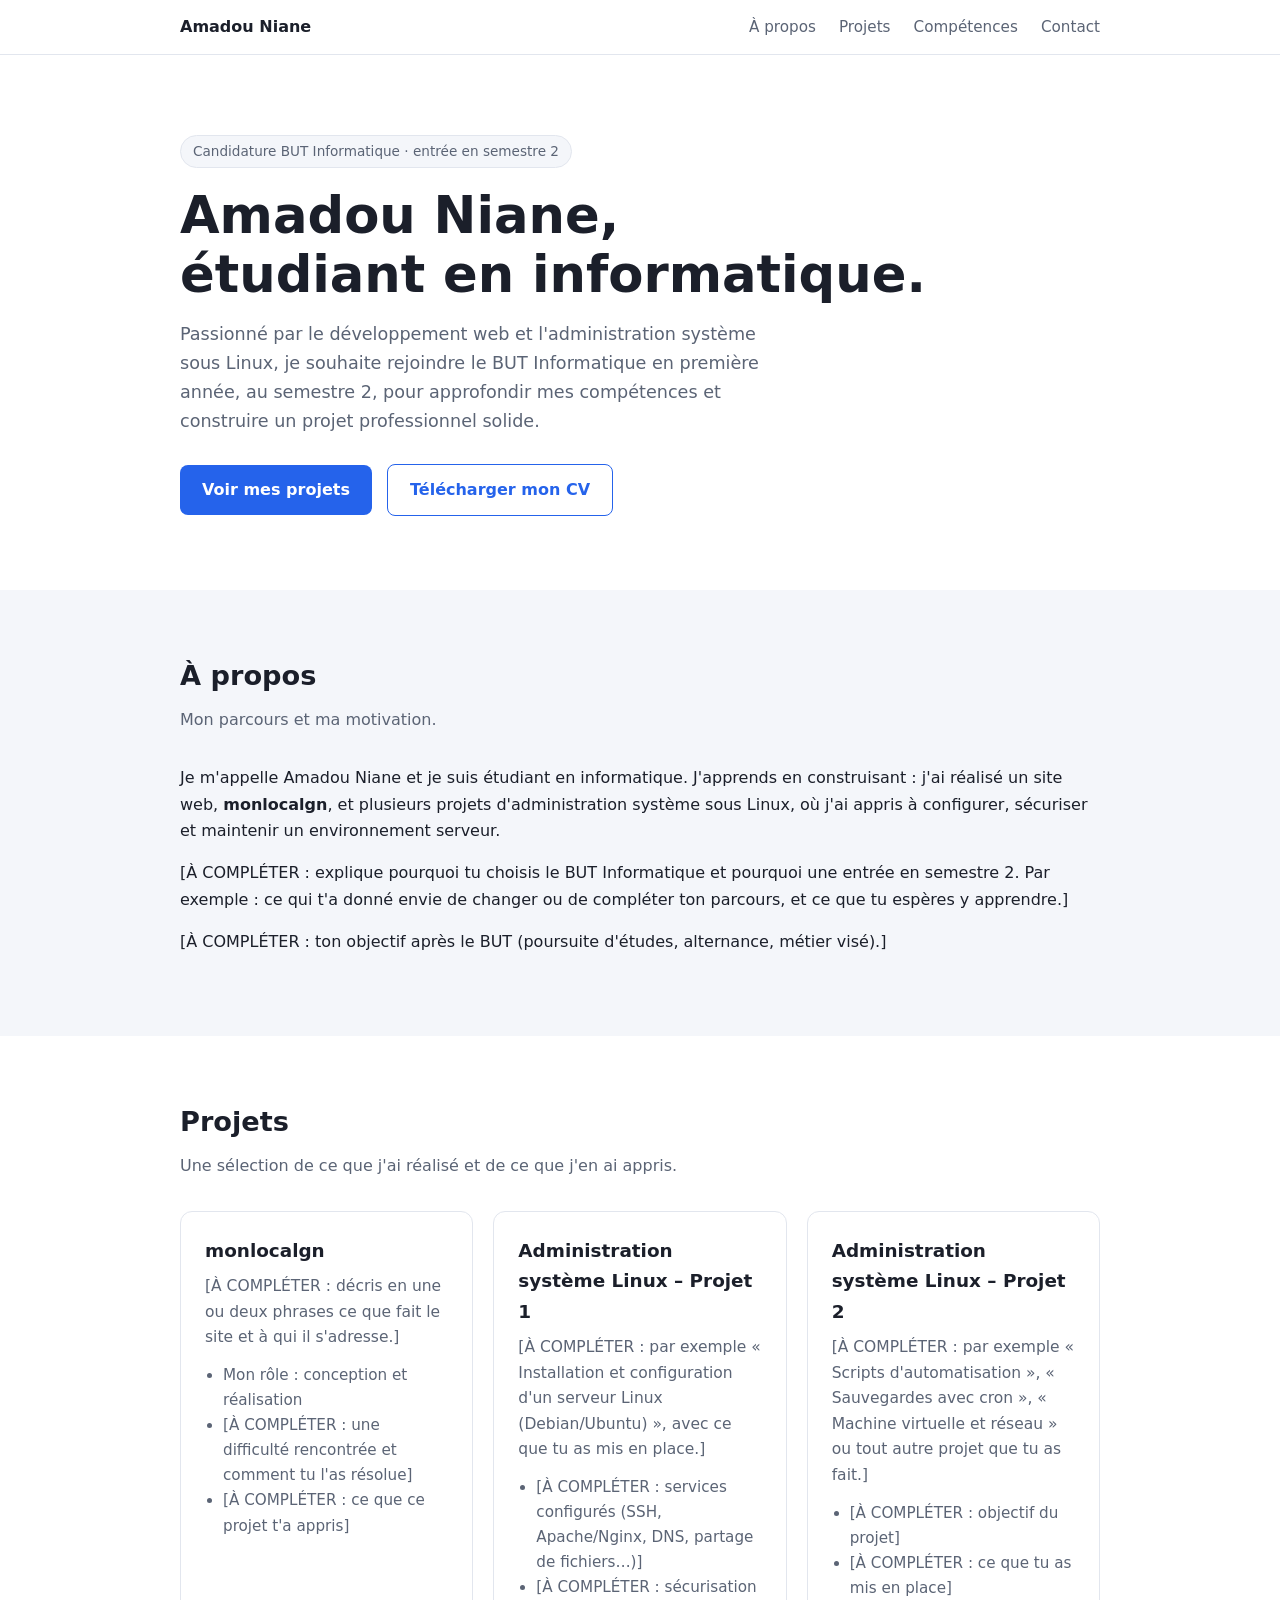
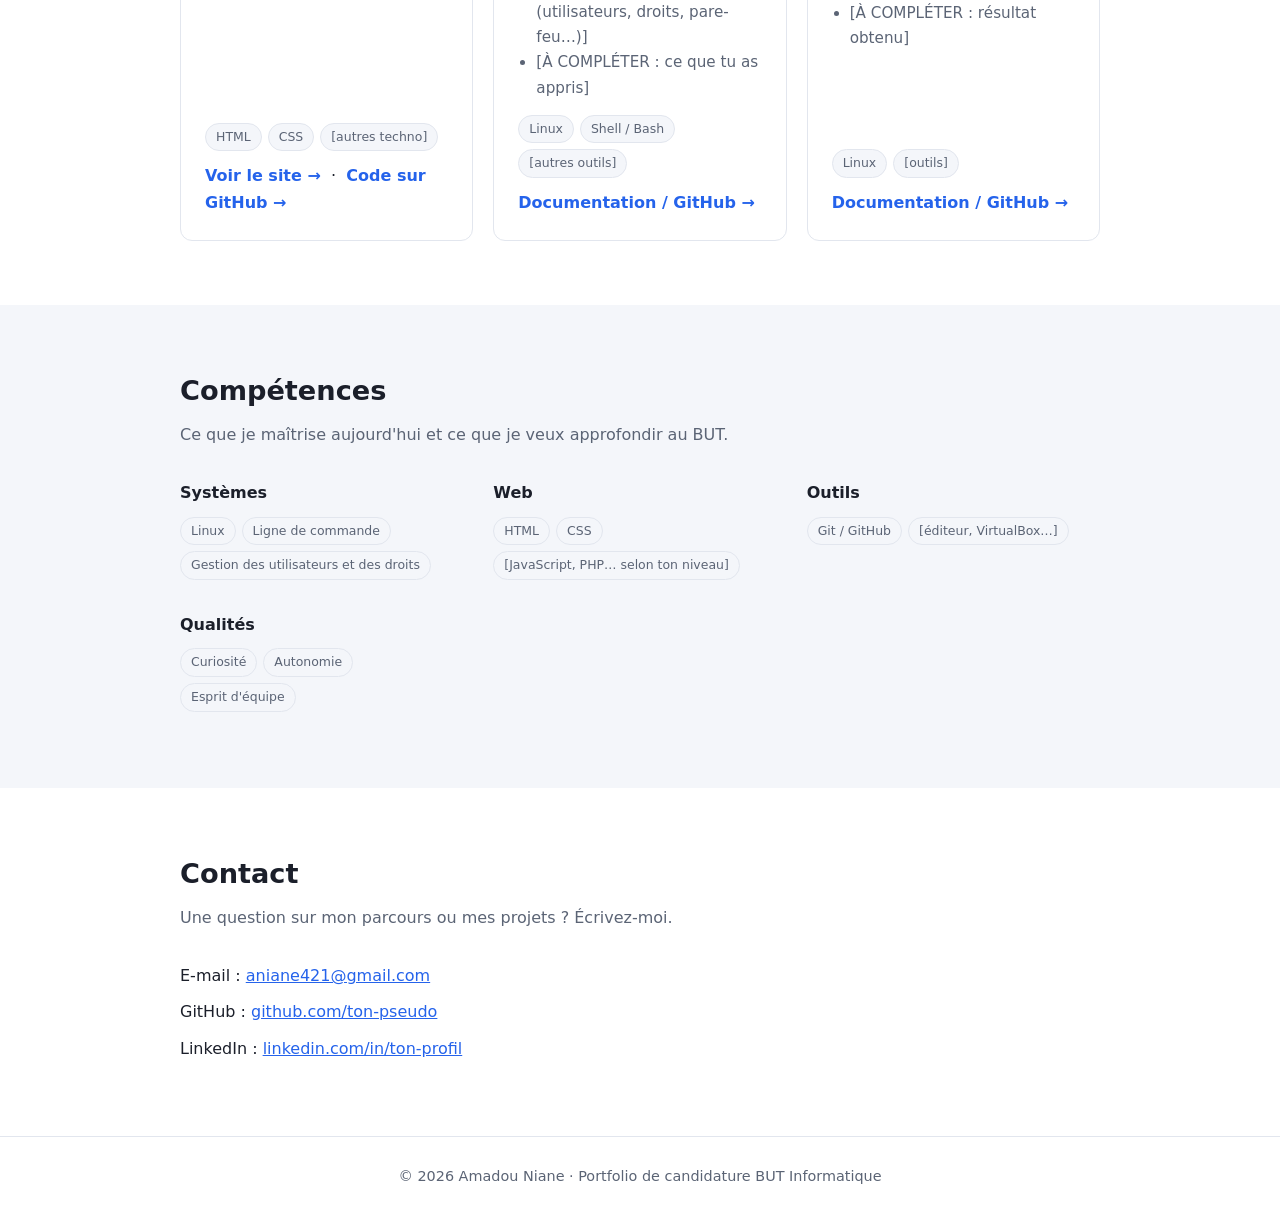
==== index.html @ e0a6c583 "Update email address in contact section" ====
<!doctype html>
<html lang="fr">
<head>
  <meta charset="utf-8">
  <meta name="viewport" content="width=device-width, initial-scale=1">
  <title>Amadou Niane – Portfolio</title>
  <meta name="description" content="Portfolio d'Amadou Niane, étudiant en informatique candidat au BUT Informatique (entrée en semestre 2).">
  <style>
    :root {
      --bg: #ffffff;
      --bg-alt: #f4f6fa;
      --text: #1b1f2a;
      --muted: #5b6475;
      --accent: #2563eb;
      --accent-text: #ffffff;
      --card: #ffffff;
      --border: #e2e6ee;
    }
    @media (prefers-color-scheme: dark) {
      :root {
        --bg: #0f1420;
        --bg-alt: #151b2b;
        --text: #e8ecf5;
        --muted: #9aa4b8;
        --accent: #5b8cff;
        --accent-text: #0b1020;
        --card: #1a2133;
        --border: #263049;
      }
    }
    * { box-sizing: border-box; }
    html { scroll-behavior: smooth; }
    body {
      margin: 0;
      font-family: system-ui, -apple-system, "Segoe UI", Roboto, sans-serif;
      background: var(--bg);
      color: var(--text);
      line-height: 1.65;
    }
    a { color: var(--accent); }
    .wrap { max-width: 960px; margin: 0 auto; padding: 0 20px; }

    header.site {
      position: sticky; top: 0; z-index: 10;
      background: var(--bg);
      border-bottom: 1px solid var(--border);
    }
    header.site .wrap {
      display: flex; align-items: center; justify-content: space-between;
      padding-top: 14px; padding-bottom: 14px; flex-wrap: wrap; gap: 10px;
    }
    .logo { font-weight: 700; text-decoration: none; color: var(--text); }
    nav a {
      margin-left: 18px; text-decoration: none; color: var(--muted); font-size: 0.95rem;
    }
    nav a:hover { color: var(--accent); }

    .hero { padding: 80px 0 64px; }
    .hero .tag {
      display: inline-block; padding: 4px 12px; border-radius: 999px;
      background: var(--bg-alt); border: 1px solid var(--border);
      color: var(--muted); font-size: 0.85rem; margin-bottom: 18px;
    }
    .hero h1 { font-size: clamp(2rem, 6vw, 3.2rem); line-height: 1.15; margin: 0 0 16px; }
    .hero p { max-width: 620px; color: var(--muted); font-size: 1.1rem; margin: 0 0 28px; }
    .btn {
      display: inline-block; padding: 12px 22px; border-radius: 8px;
      background: var(--accent); color: var(--accent-text);
      text-decoration: none; font-weight: 600; margin-right: 10px; margin-bottom: 10px;
    }
    .btn.secondary { background: transparent; color: var(--accent); border: 1px solid var(--accent); }

    section { padding: 64px 0; }
    section.alt { background: var(--bg-alt); }
    h2 { font-size: 1.7rem; margin: 0 0 8px; }
    .lead { color: var(--muted); margin: 0 0 32px; }

    .grid { display: grid; gap: 20px; grid-template-columns: repeat(auto-fit, minmax(270px, 1fr)); }
    .card {
      background: var(--card); border: 1px solid var(--border);
      border-radius: 12px; padding: 24px;
      display: flex; flex-direction: column;
    }
    .card h3 { margin: 0 0 8px; font-size: 1.15rem; }
    .card p { margin: 0 0 12px; color: var(--muted); font-size: 0.97rem; }
    .card ul { margin: 0 0 14px; padding-left: 18px; color: var(--muted); font-size: 0.95rem; }
    .chips { display: flex; flex-wrap: wrap; gap: 6px; margin-top: auto; padding-bottom: 12px; }
    .chip {
      font-size: 0.78rem; padding: 3px 10px; border-radius: 999px;
      background: var(--bg-alt); border: 1px solid var(--border); color: var(--muted);
    }
    .card a.link { font-weight: 600; text-decoration: none; }
    .card a.link:hover { text-decoration: underline; }

    .skills { display: grid; gap: 20px; grid-template-columns: repeat(auto-fit, minmax(220px, 1fr)); }
    .skills h3 { font-size: 1rem; margin: 0 0 10px; }

    .contact-list { list-style: none; padding: 0; margin: 0; }
    .contact-list li { margin-bottom: 10px; }

    footer { padding: 28px 0; text-align: center; color: var(--muted); font-size: 0.9rem; border-top: 1px solid var(--border); }

    @media (max-width: 560px) {
      nav a { margin-left: 12px; }
      .hero { padding: 56px 0 44px; }
    }
  </style>
</head>
<body>

  <header class="site">
    <div class="wrap">
      <a class="logo" href="#top">Amadou Niane</a>
      <nav>
        <a href="#apropos">À propos</a>
        <a href="#projets">Projets</a>
        <a href="#competences">Compétences</a>
        <a href="#contact">Contact</a>
      </nav>
    </div>
  </header>

  <main id="top">

    <section class="hero">
      <div class="wrap">
        <span class="tag">Candidature BUT Informatique · entrée en semestre 2</span>
        <h1>Amadou Niane,<br>étudiant en informatique.</h1>
        <p>
          Passionné par le développement web et l'administration système sous Linux,
          je souhaite rejoindre le BUT Informatique en première année, au semestre 2,
          pour approfondir mes compétences et construire un projet professionnel solide.
        </p>
        <a class="btn" href="#projets">Voir mes projets</a>
        <!-- Ajoute ton CV dans le dossier du site sous le nom cv-amadou-niane.pdf -->
        <a class="btn secondary" href="cv-amadou-niane.pdf" download>Télécharger mon CV</a>
      </div>
    </section>

    <section id="apropos" class="alt">
      <div class="wrap">
        <h2>À propos</h2>
        <p class="lead">Mon parcours et ma motivation.</p>
        <p>
          Je m'appelle Amadou Niane et je suis étudiant en informatique. J'apprends
          en construisant : j'ai réalisé un site web, <strong>monlocalgn</strong>, et
          plusieurs projets d'administration système sous Linux, où j'ai appris à
          configurer, sécuriser et maintenir un environnement serveur.
        </p>
        <p>
          <!-- À PERSONNALISER : explique en 2 ou 3 phrases pourquoi tu rejoins le BUT au semestre 2
               (réorientation, envie de plus de pratique, projet professionnel…) -->
          [À COMPLÉTER : explique pourquoi tu choisis le BUT Informatique et pourquoi une entrée
          en semestre 2. Par exemple : ce qui t'a donné envie de changer ou de compléter ton parcours,
          et ce que tu espères y apprendre.]
        </p>
        <p>
          <!-- À PERSONNALISER : ton projet pro (développeur, administrateur systèmes et réseaux, cybersécurité…) -->
          [À COMPLÉTER : ton objectif après le BUT (poursuite d'études, alternance, métier visé).]
        </p>
      </div>
    </section>

    <section id="projets">
      <div class="wrap">
        <h2>Projets</h2>
        <p class="lead">Une sélection de ce que j'ai réalisé et de ce que j'en ai appris.</p>

        <div class="grid">

          <article class="card">
            <h3>monlocalgn</h3>
            <p>
              <!-- À PERSONNALISER : décris en une ou deux phrases à quoi sert le site -->
              [À COMPLÉTER : décris en une ou deux phrases ce que fait le site et à qui il s'adresse.]
            </p>
            <ul>
              <li>Mon rôle : conception et réalisation</li>
              <li>[À COMPLÉTER : une difficulté rencontrée et comment tu l'as résolue]</li>
              <li>[À COMPLÉTER : ce que ce projet t'a appris]</li>
            </ul>
            <div class="chips">
              <!-- Remplace par les technologies réellement utilisées -->
              <span class="chip">HTML</span>
              <span class="chip">CSS</span>
              <span class="chip">[autres techno]</span>
            </div>
            <div>
              <a class="link" href="#" target="_blank" rel="noopener">Voir le site →</a>
              &nbsp;·&nbsp;
              <a class="link" href="#" target="_blank" rel="noopener">Code sur GitHub →</a>
            </div>
          </article>

          <article class="card">
            <h3>Administration système Linux – Projet 1</h3>
            <p>
              [À COMPLÉTER : par exemple « Installation et configuration d'un serveur Linux (Debian/Ubuntu) »,
              avec ce que tu as mis en place.]
            </p>
            <ul>
              <li>[À COMPLÉTER : services configurés (SSH, Apache/Nginx, DNS, partage de fichiers…)]</li>
              <li>[À COMPLÉTER : sécurisation (utilisateurs, droits, pare-feu…)]</li>
              <li>[À COMPLÉTER : ce que tu as appris]</li>
            </ul>
            <div class="chips">
              <span class="chip">Linux</span>
              <span class="chip">Shell / Bash</span>
              <span class="chip">[autres outils]</span>
            </div>
            <div>
              <a class="link" href="#" target="_blank" rel="noopener">Documentation / GitHub →</a>
            </div>
          </article>

          <article class="card">
            <h3>Administration système Linux – Projet 2</h3>
            <p>
              [À COMPLÉTER : par exemple « Scripts d'automatisation », « Sauvegardes avec cron »,
              « Machine virtuelle et réseau » ou tout autre projet que tu as fait.]
            </p>
            <ul>
              <li>[À COMPLÉTER : objectif du projet]</li>
              <li>[À COMPLÉTER : ce que tu as mis en place]</li>
              <li>[À COMPLÉTER : résultat obtenu]</li>
            </ul>
            <div class="chips">
              <span class="chip">Linux</span>
              <span class="chip">[outils]</span>
            </div>
            <div>
              <a class="link" href="#" target="_blank" rel="noopener">Documentation / GitHub →</a>
            </div>
          </article>

        </div>
      </div>
    </section>

    <section id="competences" class="alt">
      <div class="wrap">
        <h2>Compétences</h2>
        <p class="lead">Ce que je maîtrise aujourd'hui et ce que je veux approfondir au BUT.</p>

        <div class="skills">
          <div>
            <h3>Systèmes</h3>
            <div class="chips">
              <span class="chip">Linux</span>
              <span class="chip">Ligne de commande</span>
              <span class="chip">Gestion des utilisateurs et des droits</span>
            </div>
          </div>
          <div>
            <h3>Web</h3>
            <div class="chips">
              <span class="chip">HTML</span>
              <span class="chip">CSS</span>
              <span class="chip">[JavaScript, PHP… selon ton niveau]</span>
            </div>
          </div>
          <div>
            <h3>Outils</h3>
            <div class="chips">
              <span class="chip">Git / GitHub</span>
              <span class="chip">[éditeur, VirtualBox…]</span>
            </div>
          </div>
          <div>
            <h3>Qualités</h3>
            <div class="chips">
              <span class="chip">Curiosité</span>
              <span class="chip">Autonomie</span>
              <span class="chip">Esprit d'équipe</span>
            </div>
          </div>
        </div>
      </div>
    </section>

    <section id="contact">
      <div class="wrap">
        <h2>Contact</h2>
        <p class="lead">Une question sur mon parcours ou mes projets ? Écrivez-moi.</p>
        <ul class="contact-list">
          <li>E-mail : <a href="mailto:aniane421@gmail.com">aniane421@gmail.com</a></li>
          <li>GitHub : <a href="https://github.com/ton-pseudo" target="_blank" rel="noopener">github.com/ton-pseudo</a></li>
          <li>LinkedIn : <a href="https://www.linkedin.com/in/ton-profil" target="_blank" rel="noopener">linkedin.com/in/ton-profil</a></li>
        </ul>
      </div>
    </section>

  </main>

  <footer>
    <div class="wrap">© 2026 Amadou Niane · Portfolio de candidature BUT Informatique</div>
  </footer>

</body>
</html>
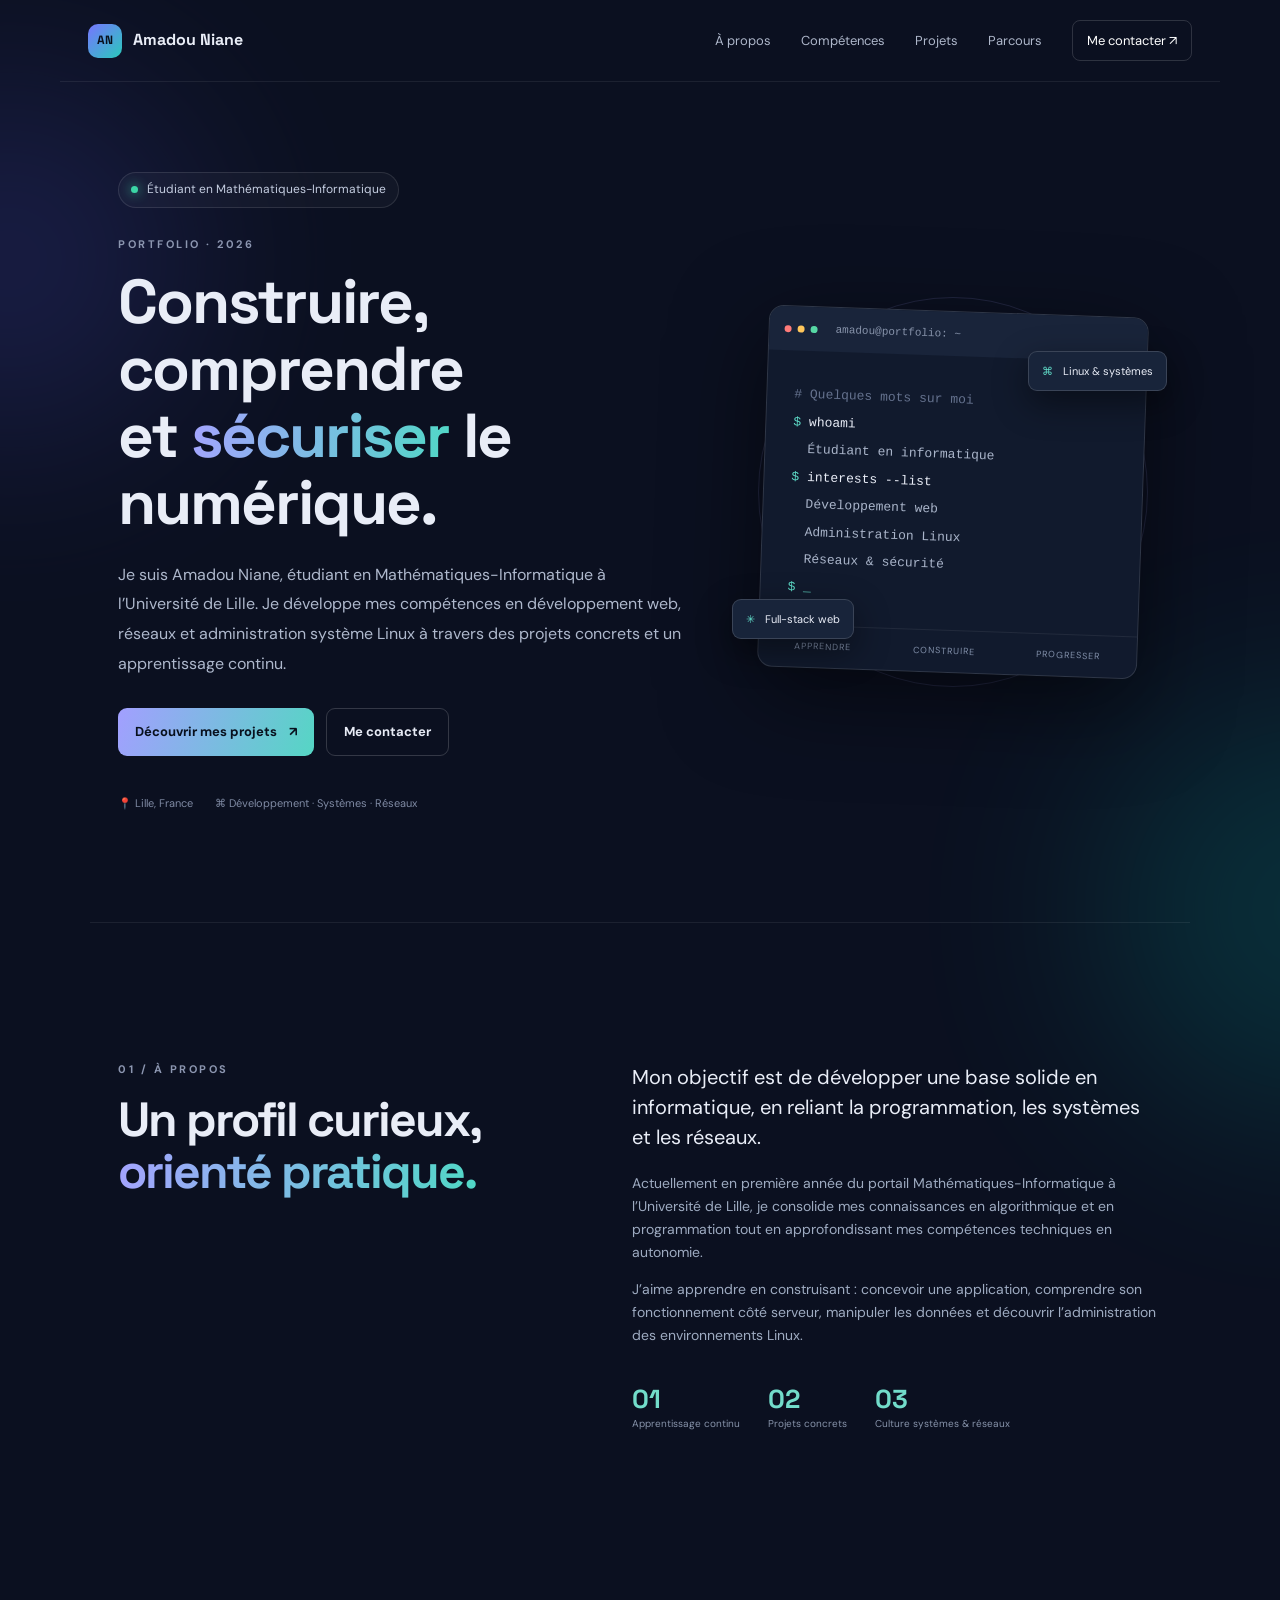
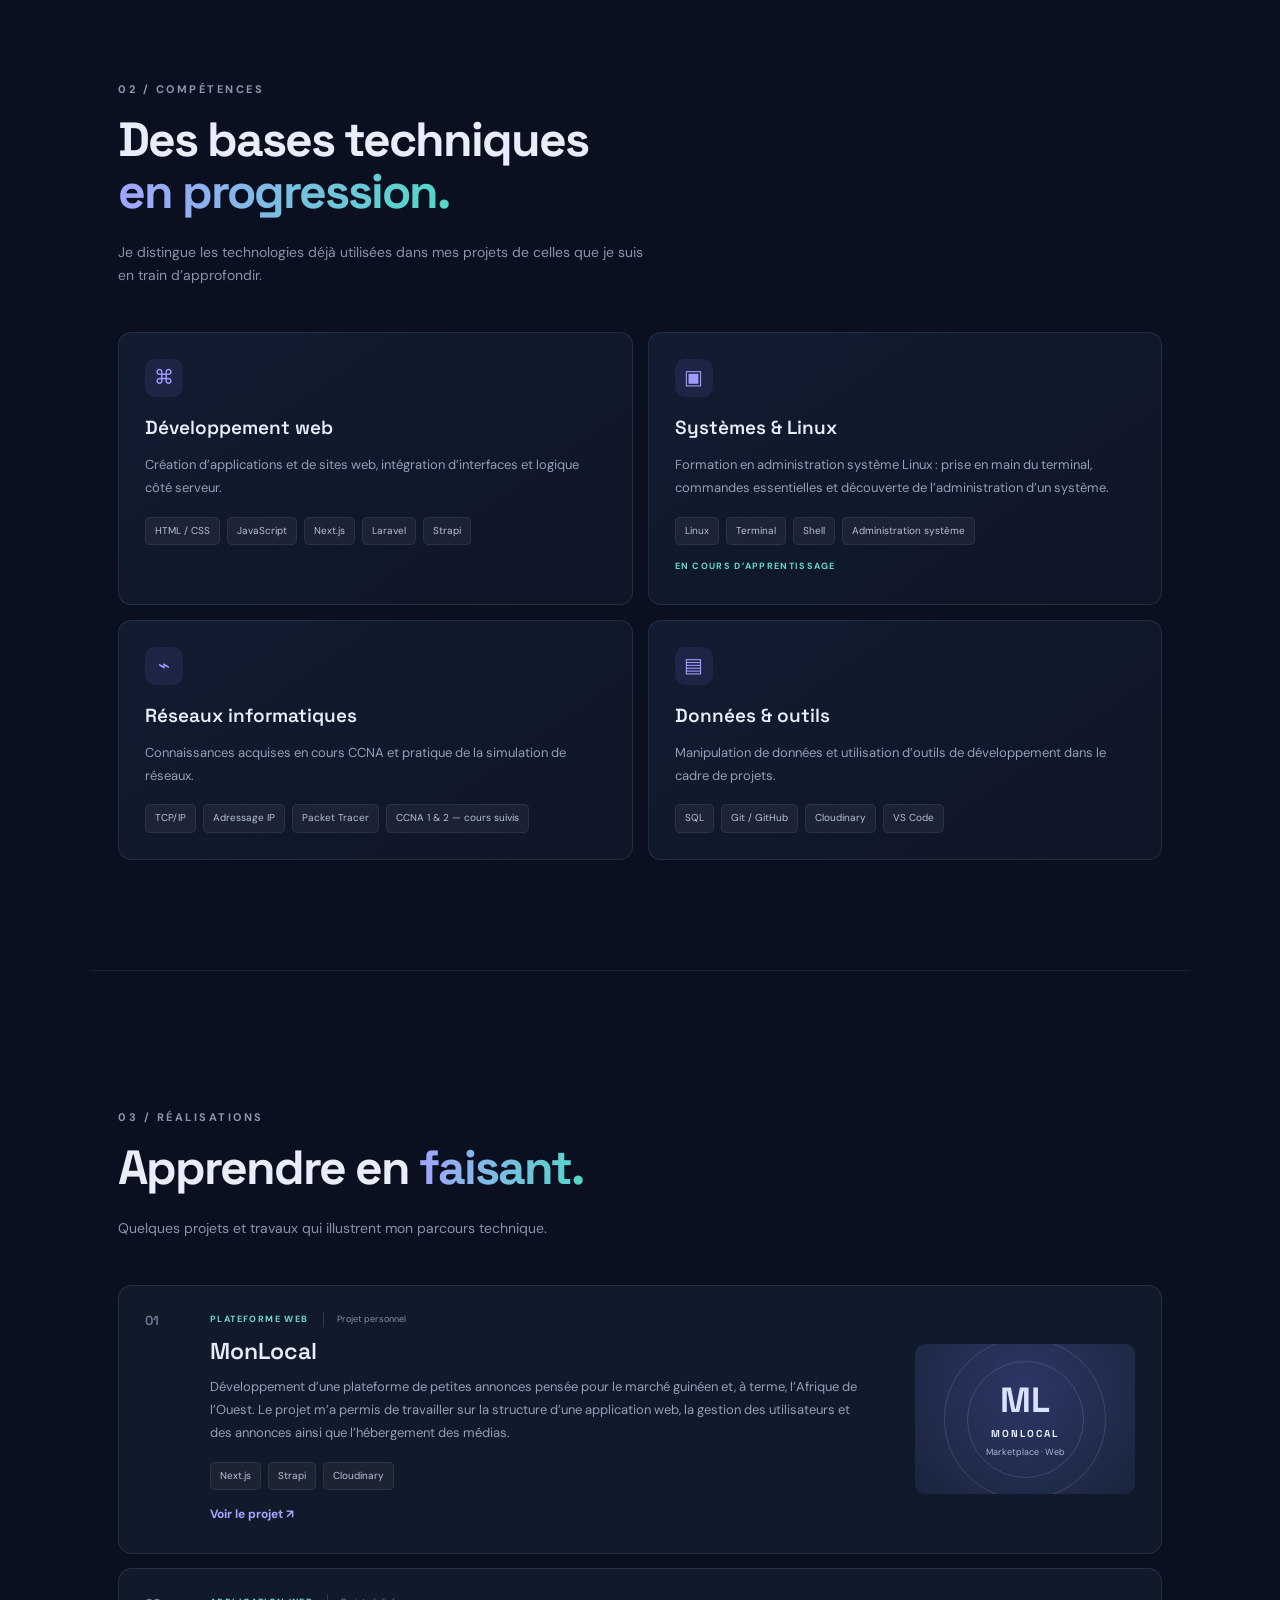
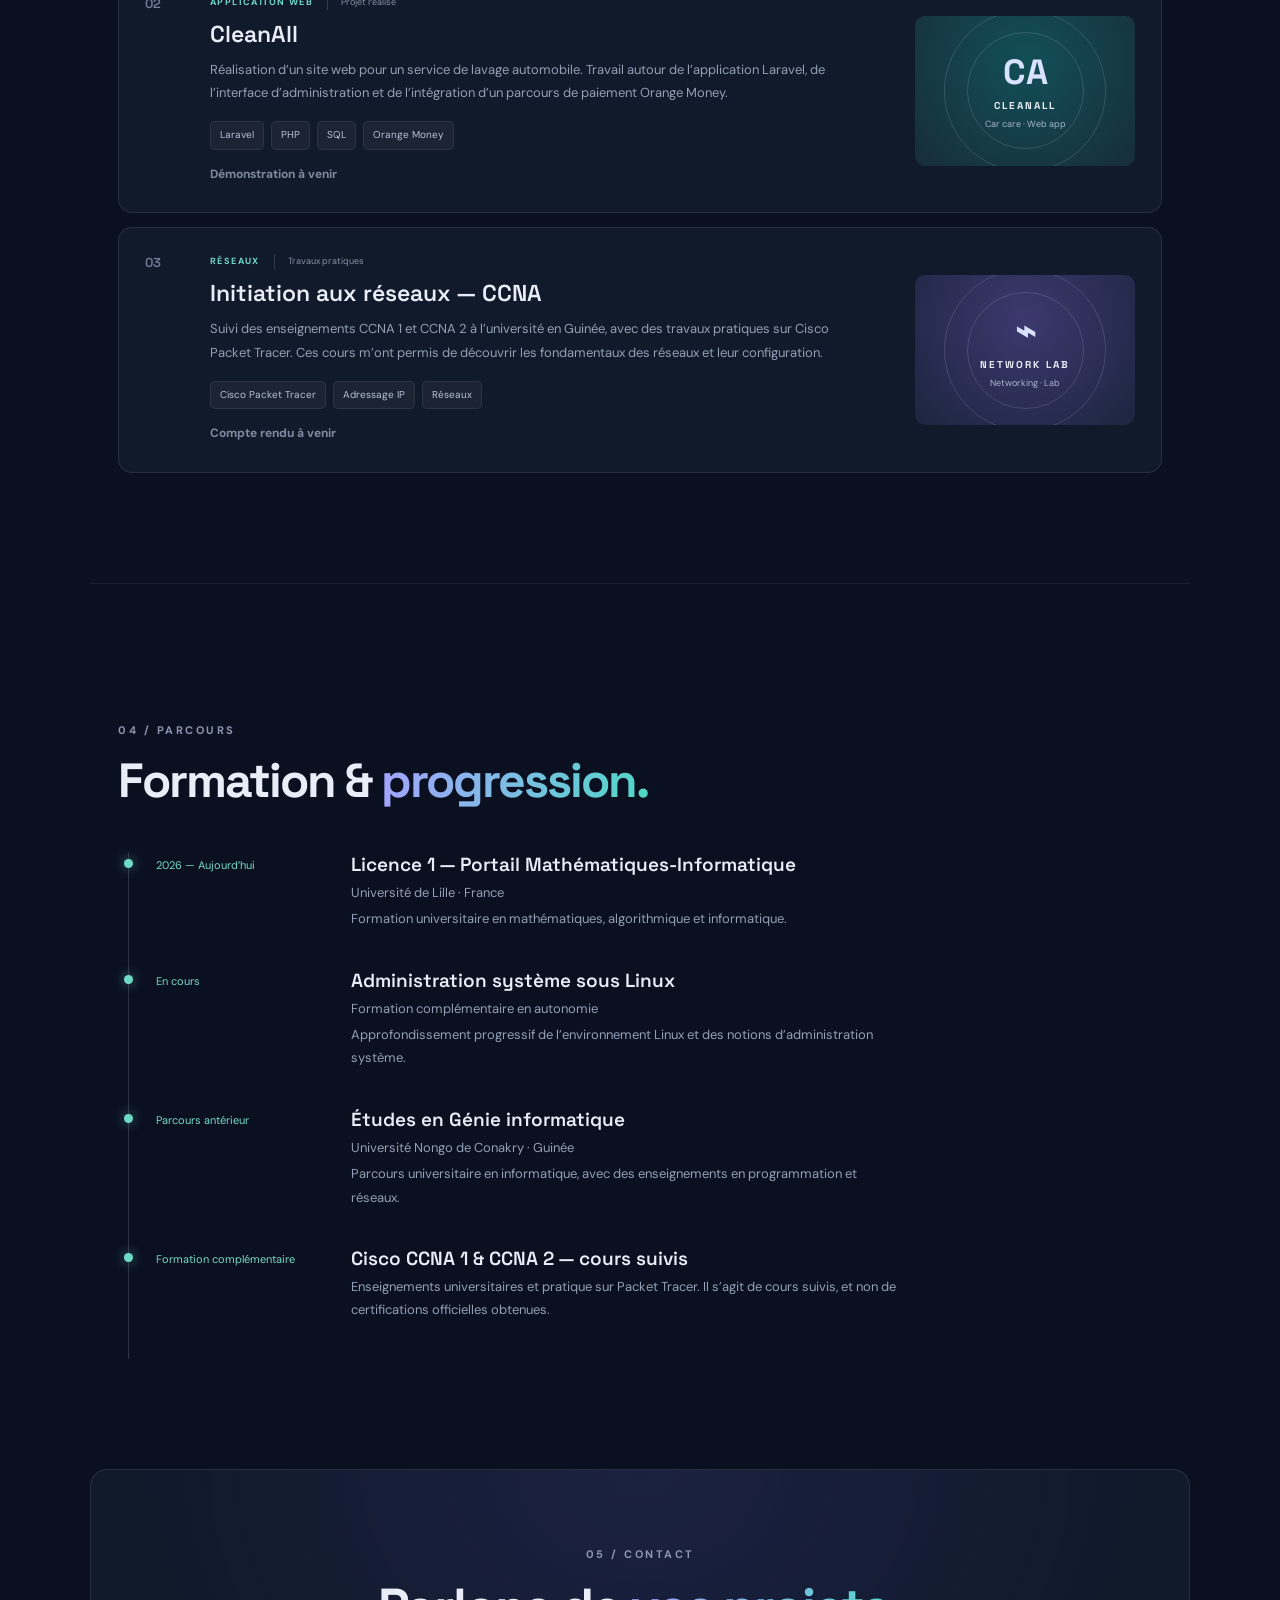
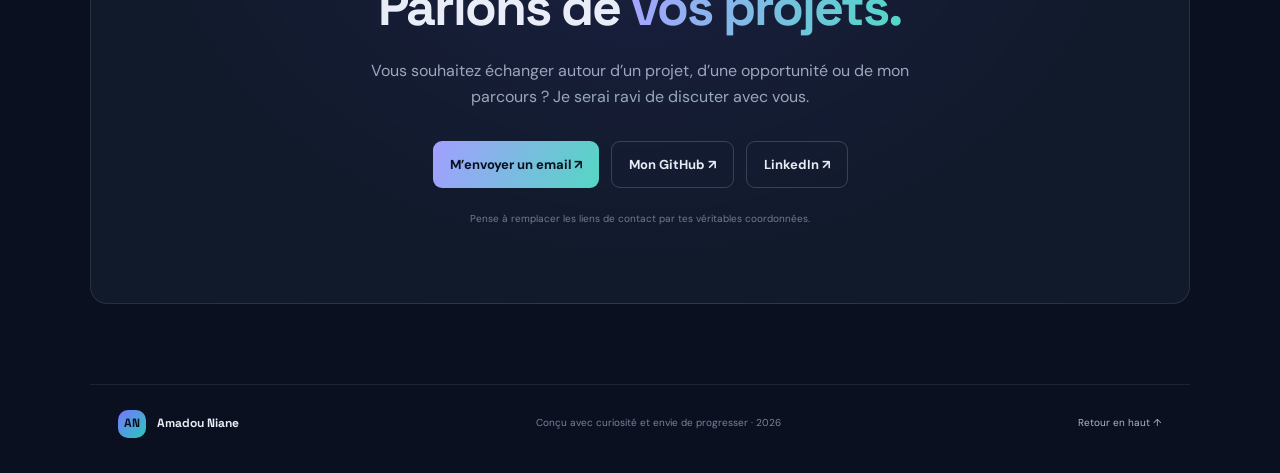
==== commit e1090c54: "Add files via upload" ====
--- a/index.html
+++ b/index.html
@@ -1,300 +1,111 @@
-<!doctype html>
+<!DOCTYPE html>
 <html lang="fr">
 <head>
-  <meta charset="utf-8">
-  <meta name="viewport" content="width=device-width, initial-scale=1">
-  <title>Amadou Niane – Portfolio</title>
-  <meta name="description" content="Portfolio d'Amadou Niane, étudiant en informatique candidat au BUT Informatique (entrée en semestre 2).">
-  <style>
-    :root {
-      --bg: #ffffff;
-      --bg-alt: #f4f6fa;
-      --text: #1b1f2a;
-      --muted: #5b6475;
-      --accent: #2563eb;
-      --accent-text: #ffffff;
-      --card: #ffffff;
-      --border: #e2e6ee;
-    }
-    @media (prefers-color-scheme: dark) {
-      :root {
-        --bg: #0f1420;
-        --bg-alt: #151b2b;
-        --text: #e8ecf5;
-        --muted: #9aa4b8;
-        --accent: #5b8cff;
-        --accent-text: #0b1020;
-        --card: #1a2133;
-        --border: #263049;
-      }
-    }
-    * { box-sizing: border-box; }
-    html { scroll-behavior: smooth; }
-    body {
-      margin: 0;
-      font-family: system-ui, -apple-system, "Segoe UI", Roboto, sans-serif;
-      background: var(--bg);
-      color: var(--text);
-      line-height: 1.65;
-    }
-    a { color: var(--accent); }
-    .wrap { max-width: 960px; margin: 0 auto; padding: 0 20px; }
-
-    header.site {
-      position: sticky; top: 0; z-index: 10;
-      background: var(--bg);
-      border-bottom: 1px solid var(--border);
-    }
-    header.site .wrap {
-      display: flex; align-items: center; justify-content: space-between;
-      padding-top: 14px; padding-bottom: 14px; flex-wrap: wrap; gap: 10px;
-    }
-    .logo { font-weight: 700; text-decoration: none; color: var(--text); }
-    nav a {
-      margin-left: 18px; text-decoration: none; color: var(--muted); font-size: 0.95rem;
-    }
-    nav a:hover { color: var(--accent); }
-
-    .hero { padding: 80px 0 64px; }
-    .hero .tag {
-      display: inline-block; padding: 4px 12px; border-radius: 999px;
-      background: var(--bg-alt); border: 1px solid var(--border);
-      color: var(--muted); font-size: 0.85rem; margin-bottom: 18px;
-    }
-    .hero h1 { font-size: clamp(2rem, 6vw, 3.2rem); line-height: 1.15; margin: 0 0 16px; }
-    .hero p { max-width: 620px; color: var(--muted); font-size: 1.1rem; margin: 0 0 28px; }
-    .btn {
-      display: inline-block; padding: 12px 22px; border-radius: 8px;
-      background: var(--accent); color: var(--accent-text);
-      text-decoration: none; font-weight: 600; margin-right: 10px; margin-bottom: 10px;
-    }
-    .btn.secondary { background: transparent; color: var(--accent); border: 1px solid var(--accent); }
-
-    section { padding: 64px 0; }
-    section.alt { background: var(--bg-alt); }
-    h2 { font-size: 1.7rem; margin: 0 0 8px; }
-    .lead { color: var(--muted); margin: 0 0 32px; }
-
-    .grid { display: grid; gap: 20px; grid-template-columns: repeat(auto-fit, minmax(270px, 1fr)); }
-    .card {
-      background: var(--card); border: 1px solid var(--border);
-      border-radius: 12px; padding: 24px;
-      display: flex; flex-direction: column;
-    }
-    .card h3 { margin: 0 0 8px; font-size: 1.15rem; }
-    .card p { margin: 0 0 12px; color: var(--muted); font-size: 0.97rem; }
-    .card ul { margin: 0 0 14px; padding-left: 18px; color: var(--muted); font-size: 0.95rem; }
-    .chips { display: flex; flex-wrap: wrap; gap: 6px; margin-top: auto; padding-bottom: 12px; }
-    .chip {
-      font-size: 0.78rem; padding: 3px 10px; border-radius: 999px;
-      background: var(--bg-alt); border: 1px solid var(--border); color: var(--muted);
-    }
-    .card a.link { font-weight: 600; text-decoration: none; }
-    .card a.link:hover { text-decoration: underline; }
-
-    .skills { display: grid; gap: 20px; grid-template-columns: repeat(auto-fit, minmax(220px, 1fr)); }
-    .skills h3 { font-size: 1rem; margin: 0 0 10px; }
-
-    .contact-list { list-style: none; padding: 0; margin: 0; }
-    .contact-list li { margin-bottom: 10px; }
-
-    footer { padding: 28px 0; text-align: center; color: var(--muted); font-size: 0.9rem; border-top: 1px solid var(--border); }
-
-    @media (max-width: 560px) {
-      nav a { margin-left: 12px; }
-      .hero { padding: 56px 0 44px; }
-    }
-  </style>
+  <meta charset="UTF-8">
+  <meta name="viewport" content="width=device-width, initial-scale=1.0">
+  <meta name="description" content="Portfolio d'Amadou Niane, étudiant en Mathématiques-Informatique à l'Université de Lille. Développement web, réseaux et administration système Linux.">
+  <meta name="theme-color" content="#0b1020">
+  <title>Amadou Niane — Portfolio</title>
+  <link rel="preconnect" href="https://fonts.googleapis.com">
+  <link rel="preconnect" href="https://fonts.gstatic.com" crossorigin>
+  <link href="https://fonts.googleapis.com/css2?family=DM+Sans:wght@400;500;600;700&family=Space+Grotesk:wght@400;500;600;700&display=swap" rel="stylesheet">
+  <link rel="stylesheet" href="style.css">
 </head>
 <body>
-
-  <header class="site">
-    <div class="wrap">
-      <a class="logo" href="#top">Amadou Niane</a>
-      <nav>
-        <a href="#apropos">À propos</a>
-        <a href="#projets">Projets</a>
-        <a href="#competences">Compétences</a>
-        <a href="#contact">Contact</a>
-      </nav>
-    </div>
+  <div class="ambient ambient-one"></div><div class="ambient ambient-two"></div>
+  <header class="site-header">
+    <a class="brand" href="#accueil"><span class="brand-mark">AN</span><span>Amadou Niane</span></a>
+    <button class="menu-toggle" aria-label="Ouvrir le menu" aria-expanded="false">☰</button>
+    <nav class="nav">
+      <a href="#apropos">À propos</a><a href="#competences">Compétences</a><a href="#projets">Projets</a><a href="#parcours">Parcours</a><a class="nav-contact" href="#contact">Me contacter ↗</a>
+    </nav>
   </header>
 
-  <main id="top">
-
-    <section class="hero">
-      <div class="wrap">
-        <span class="tag">Candidature BUT Informatique · entrée en semestre 2</span>
-        <h1>Amadou Niane,<br>étudiant en informatique.</h1>
-        <p>
-          Passionné par le développement web et l'administration système sous Linux,
-          je souhaite rejoindre le BUT Informatique en première année, au semestre 2,
-          pour approfondir mes compétences et construire un projet professionnel solide.
-        </p>
-        <a class="btn" href="#projets">Voir mes projets</a>
-        <!-- Ajoute ton CV dans le dossier du site sous le nom cv-amadou-niane.pdf -->
-        <a class="btn secondary" href="cv-amadou-niane.pdf" download>Télécharger mon CV</a>
+  <main>
+    <section class="hero section" id="accueil">
+      <div class="hero-copy">
+        <div class="availability"><span></span> Étudiant en Mathématiques-Informatique</div>
+        <p class="eyebrow">PORTFOLIO · 2026</p>
+        <h1>Construire, comprendre<br>et <span class="gradient-text">sécuriser</span> le numérique.</h1>
+        <p class="hero-lead">Je suis Amadou Niane, étudiant en Mathématiques-Informatique à l’Université de Lille. Je développe mes compétences en développement web, réseaux et administration système Linux à travers des projets concrets et un apprentissage continu.</p>
+        <div class="hero-actions">
+          <a class="button button-primary" href="#projets">Découvrir mes projets <span>↗</span></a>
+          <a class="button button-secondary" href="#contact">Me contacter</a>
+        </div>
+        <div class="hero-meta"><span>📍 Lille, France</span><span>⌘ Développement · Systèmes · Réseaux</span></div>
+      </div>
+      <div class="hero-visual">
+        <div class="orbit orbit-a"></div><div class="orbit orbit-b"></div>
+        <div class="profile-card">
+          <div class="terminal-top"><i></i><i></i><i></i><span>amadou@portfolio: ~</span></div>
+          <div class="terminal-body">
+            <p class="muted"># Quelques mots sur moi</p>
+            <p><span class="prompt">$</span> whoami</p>
+            <p class="output">Étudiant en informatique</p>
+            <p><span class="prompt">$</span> interests --list</p>
+            <p class="output">Développement web</p><p class="output">Administration Linux</p><p class="output">Réseaux & sécurité</p>
+            <p><span class="prompt">$</span> <span class="cursor">_</span></p>
+          </div>
+          <div class="card-footer"><span>APPRENDRE</span><span>CONSTRUIRE</span><span>PROGRESSER</span></div>
+        </div>
+        <div class="floating-tag tag-top"> <span>⌘</span> Linux & systèmes</div>
+        <div class="floating-tag tag-bottom"><span>✳</span> Full-stack web</div>
       </div>
     </section>
 
-    <section id="apropos" class="alt">
-      <div class="wrap">
-        <h2>À propos</h2>
-        <p class="lead">Mon parcours et ma motivation.</p>
-        <p>
-          Je m'appelle Amadou Niane et je suis étudiant en informatique. J'apprends
-          en construisant : j'ai réalisé un site web, <strong>monlocalgn</strong>, et
-          plusieurs projets d'administration système sous Linux, où j'ai appris à
-          configurer, sécuriser et maintenir un environnement serveur.
-        </p>
-        <p>
-          <!-- À PERSONNALISER : explique en 2 ou 3 phrases pourquoi tu rejoins le BUT au semestre 2
-               (réorientation, envie de plus de pratique, projet professionnel…) -->
-          [À COMPLÉTER : explique pourquoi tu choisis le BUT Informatique et pourquoi une entrée
-          en semestre 2. Par exemple : ce qui t'a donné envie de changer ou de compléter ton parcours,
-          et ce que tu espères y apprendre.]
-        </p>
-        <p>
-          <!-- À PERSONNALISER : ton projet pro (développeur, administrateur systèmes et réseaux, cybersécurité…) -->
-          [À COMPLÉTER : ton objectif après le BUT (poursuite d'études, alternance, métier visé).]
-        </p>
+    <section class="section about-section" id="apropos">
+      <div class="section-heading"><p class="eyebrow">01 / À PROPOS</p><h2>Un profil curieux,<br><span class="gradient-text">orienté pratique.</span></h2></div>
+      <div class="about-content">
+        <p class="about-intro">Mon objectif est de développer une base solide en informatique, en reliant la programmation, les systèmes et les réseaux.</p>
+        <p>Actuellement en première année du portail Mathématiques-Informatique à l’Université de Lille, je consolide mes connaissances en algorithmique et en programmation tout en approfondissant mes compétences techniques en autonomie.</p>
+        <p>J’aime apprendre en construisant : concevoir une application, comprendre son fonctionnement côté serveur, manipuler les données et découvrir l’administration des environnements Linux.</p>
+        <div class="about-facts"><div><strong>01</strong><span>Apprentissage continu</span></div><div><strong>02</strong><span>Projets concrets</span></div><div><strong>03</strong><span>Culture systèmes & réseaux</span></div></div>
       </div>
     </section>
 
-    <section id="projets">
-      <div class="wrap">
-        <h2>Projets</h2>
-        <p class="lead">Une sélection de ce que j'ai réalisé et de ce que j'en ai appris.</p>
-
-        <div class="grid">
-
-          <article class="card">
-            <h3>monlocalgn</h3>
-            <p>
-              <!-- À PERSONNALISER : décris en une ou deux phrases à quoi sert le site -->
-              [À COMPLÉTER : décris en une ou deux phrases ce que fait le site et à qui il s'adresse.]
-            </p>
-            <ul>
-              <li>Mon rôle : conception et réalisation</li>
-              <li>[À COMPLÉTER : une difficulté rencontrée et comment tu l'as résolue]</li>
-              <li>[À COMPLÉTER : ce que ce projet t'a appris]</li>
-            </ul>
-            <div class="chips">
-              <!-- Remplace par les technologies réellement utilisées -->
-              <span class="chip">HTML</span>
-              <span class="chip">CSS</span>
-              <span class="chip">[autres techno]</span>
-            </div>
-            <div>
-              <a class="link" href="#" target="_blank" rel="noopener">Voir le site →</a>
-              &nbsp;·&nbsp;
-              <a class="link" href="#" target="_blank" rel="noopener">Code sur GitHub →</a>
-            </div>
-          </article>
-
-          <article class="card">
-            <h3>Administration système Linux – Projet 1</h3>
-            <p>
-              [À COMPLÉTER : par exemple « Installation et configuration d'un serveur Linux (Debian/Ubuntu) »,
-              avec ce que tu as mis en place.]
-            </p>
-            <ul>
-              <li>[À COMPLÉTER : services configurés (SSH, Apache/Nginx, DNS, partage de fichiers…)]</li>
-              <li>[À COMPLÉTER : sécurisation (utilisateurs, droits, pare-feu…)]</li>
-              <li>[À COMPLÉTER : ce que tu as appris]</li>
-            </ul>
-            <div class="chips">
-              <span class="chip">Linux</span>
-              <span class="chip">Shell / Bash</span>
-              <span class="chip">[autres outils]</span>
-            </div>
-            <div>
-              <a class="link" href="#" target="_blank" rel="noopener">Documentation / GitHub →</a>
-            </div>
-          </article>
-
-          <article class="card">
-            <h3>Administration système Linux – Projet 2</h3>
-            <p>
-              [À COMPLÉTER : par exemple « Scripts d'automatisation », « Sauvegardes avec cron »,
-              « Machine virtuelle et réseau » ou tout autre projet que tu as fait.]
-            </p>
-            <ul>
-              <li>[À COMPLÉTER : objectif du projet]</li>
-              <li>[À COMPLÉTER : ce que tu as mis en place]</li>
-              <li>[À COMPLÉTER : résultat obtenu]</li>
-            </ul>
-            <div class="chips">
-              <span class="chip">Linux</span>
-              <span class="chip">[outils]</span>
-            </div>
-            <div>
-              <a class="link" href="#" target="_blank" rel="noopener">Documentation / GitHub →</a>
-            </div>
-          </article>
-
-        </div>
+    <section class="section" id="competences">
+      <div class="section-heading"><p class="eyebrow">02 / COMPÉTENCES</p><h2>Des bases techniques<br><span class="gradient-text">en progression.</span></h2><p class="section-note">Je distingue les technologies déjà utilisées dans mes projets de celles que je suis en train d’approfondir.</p></div>
+      <div class="skill-grid">
+        <article class="skill-card"><div class="skill-icon">⌘</div><h3>Développement web</h3><p>Création d’applications et de sites web, intégration d’interfaces et logique côté serveur.</p><div class="chips"><span>HTML / CSS</span><span>JavaScript</span><span>Next.js</span><span>Laravel</span><span>Strapi</span></div></article>
+        <article class="skill-card"><div class="skill-icon">▣</div><h3>Systèmes & Linux</h3><p>Formation en administration système Linux : prise en main du terminal, commandes essentielles et découverte de l’administration d’un système.</p><div class="chips"><span>Linux</span><span>Terminal</span><span>Shell</span><span>Administration système</span></div><span class="learning-label">EN COURS D’APPRENTISSAGE</span></article>
+        <article class="skill-card"><div class="skill-icon">⌁</div><h3>Réseaux informatiques</h3><p>Connaissances acquises en cours CCNA et pratique de la simulation de réseaux.</p><div class="chips"><span>TCP/IP</span><span>Adressage IP</span><span>Packet Tracer</span><span>CCNA 1 & 2 — cours suivis</span></div></article>
+        <article class="skill-card"><div class="skill-icon">▤</div><h3>Données & outils</h3><p>Manipulation de données et utilisation d’outils de développement dans le cadre de projets.</p><div class="chips"><span>SQL</span><span>Git / GitHub</span><span>Cloudinary</span><span>VS Code</span></div></article>
       </div>
     </section>
 
-    <section id="competences" class="alt">
-      <div class="wrap">
-        <h2>Compétences</h2>
-        <p class="lead">Ce que je maîtrise aujourd'hui et ce que je veux approfondir au BUT.</p>
-
-        <div class="skills">
-          <div>
-            <h3>Systèmes</h3>
-            <div class="chips">
-              <span class="chip">Linux</span>
-              <span class="chip">Ligne de commande</span>
-              <span class="chip">Gestion des utilisateurs et des droits</span>
-            </div>
-          </div>
-          <div>
-            <h3>Web</h3>
-            <div class="chips">
-              <span class="chip">HTML</span>
-              <span class="chip">CSS</span>
-              <span class="chip">[JavaScript, PHP… selon ton niveau]</span>
-            </div>
-          </div>
-          <div>
-            <h3>Outils</h3>
-            <div class="chips">
-              <span class="chip">Git / GitHub</span>
-              <span class="chip">[éditeur, VirtualBox…]</span>
-            </div>
-          </div>
-          <div>
-            <h3>Qualités</h3>
-            <div class="chips">
-              <span class="chip">Curiosité</span>
-              <span class="chip">Autonomie</span>
-              <span class="chip">Esprit d'équipe</span>
-            </div>
-          </div>
-        </div>
+    <section class="section projects-section" id="projets">
+      <div class="section-heading"><p class="eyebrow">03 / RÉALISATIONS</p><h2>Apprendre en <span class="gradient-text">faisant.</span></h2><p class="section-note">Quelques projets et travaux qui illustrent mon parcours technique.</p></div>
+      <div class="project-list">
+        <article class="project-card">
+          <div class="project-number">01</div><div class="project-main"><div class="project-topline"><span class="project-type">PLATEFORME WEB</span><span class="project-status">Projet personnel</span></div><h3>MonLocal</h3><p>Développement d’une plateforme de petites annonces pensée pour le marché guinéen et, à terme, l’Afrique de l’Ouest. Le projet m’a permis de travailler sur la structure d’une application web, la gestion des utilisateurs et des annonces ainsi que l’hébergement des médias.</p><div class="chips"><span>Next.js</span><span>Strapi</span><span>Cloudinary</span></div><a class="project-link" href="https://monlocalgn.com" target="_blank" rel="noreferrer">Voir le projet ↗</a></div><div class="project-visual visual-local"><span class="visual-symbol">ML</span><span>MONLOCAL</span><small>Marketplace · Web</small></div>
+        </article>
+        <article class="project-card">
+          <div class="project-number">02</div><div class="project-main"><div class="project-topline"><span class="project-type">APPLICATION WEB</span><span class="project-status">Projet réalisé</span></div><h3>CleanAll</h3><p>Réalisation d’un site web pour un service de lavage automobile. Travail autour de l’application Laravel, de l’interface d’administration et de l’intégration d’un parcours de paiement Orange Money.</p><div class="chips"><span>Laravel</span><span>PHP</span><span>SQL</span><span>Orange Money</span></div><span class="project-link muted-link">Démonstration à venir</span></div><div class="project-visual visual-clean"><span class="visual-symbol">CA</span><span>CLEANALL</span><small>Car care · Web app</small></div>
+        </article>
+        <article class="project-card">
+          <div class="project-number">03</div><div class="project-main"><div class="project-topline"><span class="project-type">RÉSEAUX</span><span class="project-status">Travaux pratiques</span></div><h3>Initiation aux réseaux — CCNA</h3><p>Suivi des enseignements CCNA 1 et CCNA 2 à l’université en Guinée, avec des travaux pratiques sur Cisco Packet Tracer. Ces cours m’ont permis de découvrir les fondamentaux des réseaux et leur configuration.</p><div class="chips"><span>Cisco Packet Tracer</span><span>Adressage IP</span><span>Réseaux</span></div><span class="project-link muted-link">Compte rendu à venir</span></div><div class="project-visual visual-network"><span class="visual-symbol">⌁</span><span>NETWORK LAB</span><small>Networking · Lab</small></div>
+        </article>
       </div>
     </section>
 
-    <section id="contact">
-      <div class="wrap">
-        <h2>Contact</h2>
-        <p class="lead">Une question sur mon parcours ou mes projets ? Écrivez-moi.</p>
-        <ul class="contact-list">
-          <li>E-mail : <a href="mailto:aniane421@gmail.com">aniane421@gmail.com</a></li>
-          <li>GitHub : <a href="https://github.com/ton-pseudo" target="_blank" rel="noopener">github.com/ton-pseudo</a></li>
-          <li>LinkedIn : <a href="https://www.linkedin.com/in/ton-profil" target="_blank" rel="noopener">linkedin.com/in/ton-profil</a></li>
-        </ul>
+    <section class="section journey-section" id="parcours">
+      <div class="section-heading"><p class="eyebrow">04 / PARCOURS</p><h2>Formation & <span class="gradient-text">progression.</span></h2></div>
+      <div class="timeline">
+        <div class="timeline-item"><span class="timeline-date">2026 — Aujourd’hui</span><div><h3>Licence 1 — Portail Mathématiques-Informatique</h3><p>Université de Lille · France</p><p>Formation universitaire en mathématiques, algorithmique et informatique.</p></div></div>
+        <div class="timeline-item"><span class="timeline-date">En cours</span><div><h3>Administration système sous Linux</h3><p>Formation complémentaire en autonomie</p><p>Approfondissement progressif de l’environnement Linux et des notions d’administration système.</p></div></div>
+        <div class="timeline-item"><span class="timeline-date">Parcours antérieur</span><div><h3>Études en Génie informatique</h3><p>Université Nongo de Conakry · Guinée</p><p>Parcours universitaire en informatique, avec des enseignements en programmation et réseaux.</p></div></div>
+        <div class="timeline-item"><span class="timeline-date">Formation complémentaire</span><div><h3>Cisco CCNA 1 & CCNA 2 — cours suivis</h3><p>Enseignements universitaires et pratique sur Packet Tracer. Il s’agit de cours suivis, et non de certifications officielles obtenues.</p></div></div>
       </div>
     </section>
 
+    <section class="contact-section section" id="contact">
+      <p class="eyebrow">05 / CONTACT</p><h2>Parlons de <span class="gradient-text">vos projets.</span></h2>
+      <p>Vous souhaitez échanger autour d’un projet, d’une opportunité ou de mon parcours ? Je serai ravi de discuter avec vous.</p>
+      <div class="contact-actions"><a class="button button-primary" href="mailto:VOTRE_EMAIL">M’envoyer un email ↗</a><a class="button button-secondary" href="https://github.com/VOTRE-PSEUDO" target="_blank" rel="noreferrer">Mon GitHub ↗</a><a class="button button-secondary" href="https://www.linkedin.com/in/VOTRE-PROFIL/" target="_blank" rel="noreferrer">LinkedIn ↗</a></div>
+      <span class="contact-hint">Pense à remplacer les liens de contact par tes véritables coordonnées.</span>
+    </section>
   </main>
-
-  <footer>
-    <div class="wrap">© 2026 Amadou Niane · Portfolio de candidature BUT Informatique</div>
-  </footer>
-
+  <footer><a class="brand" href="#accueil"><span class="brand-mark">AN</span><span>Amadou Niane</span></a><span>Conçu avec curiosité et envie de progresser · 2026</span><a href="#accueil">Retour en haut ↑</a></footer>
+  <script src="script.js"></script>
 </body>
-</html>
+</html>
--- a/style.css
+++ b/style.css
@@ -0,0 +1 @@
+*{box-sizing:border-box}html{scroll-behavior:smooth;scroll-padding-top:90px}body{margin:0;background:#0b1020;color:#e9edf7;font-family:"DM Sans",sans-serif;line-height:1.65;overflow-x:hidden}a{color:inherit;text-decoration:none}.ambient{position:absolute;filter:blur(100px);opacity:.18;pointer-events:none;border-radius:50%;z-index:-1}.ambient-one{width:360px;height:360px;background:#5b5cf0;top:80px;left:-170px}.ambient-two{width:420px;height:420px;background:#00b8a9;top:700px;right:-240px}.site-header{height:82px;display:flex;align-items:center;justify-content:space-between;max-width:1160px;margin:auto;padding:0 28px;border-bottom:1px solid #ffffff12}.brand{display:flex;align-items:center;gap:11px;font-family:"Space Grotesk";font-weight:700}.brand-mark{width:34px;height:34px;border-radius:10px;background:linear-gradient(135deg,#7775ff,#29c9bb);display:grid;place-items:center;color:#08101d;font-size:12px}.nav{display:flex;align-items:center;gap:30px;font-size:13px;color:#aeb7ca}.nav a:hover,footer a:hover{color:#fff}.nav-contact{border:1px solid #ffffff25;padding:9px 14px;border-radius:8px;color:#fff}.menu-toggle{display:none;background:none;color:white;border:0;font-size:24px}.section{max-width:1100px;margin:auto;padding:110px 28px}.hero{min-height:650px;display:grid;grid-template-columns:1.15fr .85fr;align-items:center;gap:60px;padding-top:90px}.availability{display:inline-flex;align-items:center;gap:9px;border:1px solid #ffffff1c;background:#ffffff08;padding:7px 12px;border-radius:30px;font-size:12px;color:#c4cde0}.availability span{width:7px;height:7px;background:#3bd6a6;border-radius:50%;box-shadow:0 0 12px #3bd6a6}.eyebrow{font-size:11px;letter-spacing:2.5px;color:#8c96b0;font-weight:700;margin:27px 0 16px}.hero h1,.section h2,.contact-section h2{font-family:"Space Grotesk";font-size:clamp(38px,5vw,62px);line-height:1.08;letter-spacing:-2px;margin:0 0 23px}.gradient-text{background:linear-gradient(100deg,#a5a3ff,#50d8c6);background-clip:text;color:transparent}.hero-lead{max-width:620px;color:#aeb8cc;font-size:16px;line-height:1.85}.hero-actions,.contact-actions{display:flex;gap:12px;flex-wrap:wrap;margin-top:30px}.button{padding:12px 17px;border-radius:9px;font-size:13px;font-weight:700;display:inline-flex;gap:12px;align-items:center;transition:.2s}.button:hover{transform:translateY(-3px)}.button-primary{background:linear-gradient(110deg,#a29fff,#55d6c4);color:#08101d}.button-secondary{border:1px solid #ffffff2b;color:#e7ebf5}.hero-meta{display:flex;gap:22px;flex-wrap:wrap;color:#7f8aa3;font-size:11px;margin-top:38px}.hero-visual{position:relative;min-height:390px;display:grid;place-items:center}.orbit{position:absolute;border:1px solid #a6a4ff25;border-radius:50%;width:390px;height:390px}.orbit-b{width:320px;height:320px;border-color:#4fd8c52b}.profile-card{width:min(100%,380px);background:#111a2d;border:1px solid #ffffff20;border-radius:15px;box-shadow:0 25px 90px #0008;overflow:hidden;z-index:1;transform:rotate(2deg)}.terminal-top{height:44px;background:#19243a;display:flex;align-items:center;gap:6px;padding:0 15px;color:#8793aa;font:11px monospace}.terminal-top i{width:7px;height:7px;border-radius:50%;background:#ff7b79}.terminal-top i:nth-child(2){background:#ffc65b}.terminal-top i:nth-child(3){background:#56d7a4}.terminal-top span{margin-left:12px}.terminal-body{padding:26px 27px 20px;font:13px/1.5 monospace;min-height:265px}.terminal-body p{margin:8px 0}.muted{color:#65728e}.prompt{color:#5ddac7}.output{color:#aab5ca;padding-left:15px}.cursor{animation:blink 1s infinite;color:#65e0cb}@keyframes blink{50%{opacity:0}}.card-footer{border-top:1px solid #ffffff12;display:flex;justify-content:space-around;padding:13px 5px;color:#8290aa;font-size:9px;letter-spacing:1px}.floating-tag{position:absolute;z-index:2;background:#18243a;border:1px solid #ffffff25;padding:10px 13px;border-radius:9px;box-shadow:0 12px 35px #0007;font-size:11px}.floating-tag span{color:#61ddc9;margin-right:7px}.tag-top{top:54px;right:-5px}.tag-bottom{bottom:48px;left:-12px}.section-heading{max-width:640px;margin-bottom:45px}.section-heading h2{font-size:clamp(34px,4vw,48px)}.section-note{color:#8793aa;max-width:530px;font-size:14px}.about-section{display:grid;grid-template-columns:.9fr 1.1fr;gap:80px;border-top:1px solid #ffffff12}.about-content{color:#9eabc1;font-size:14px}.about-intro{font-size:20px;color:#e9edf7;line-height:1.5;margin-top:29px}.about-facts{display:flex;gap:28px;margin-top:35px}.about-facts div{display:flex;flex-direction:column}.about-facts strong{font:700 26px "Space Grotesk";color:#72dcca}.about-facts span{font-size:10px;color:#8793aa}.skill-grid{display:grid;grid-template-columns:repeat(2,1fr);gap:15px}.skill-card{padding:26px;border:1px solid #ffffff16;background:linear-gradient(145deg,#121c30,#0e1627);border-radius:13px;min-height:220px}.skill-icon{width:38px;height:38px;border-radius:10px;background:#7775ff1c;color:#9e9cff;display:grid;place-items:center;font-size:20px}.skill-card h3,.project-main h3,.timeline h3{font:600 19px "Space Grotesk";margin:18px 0 8px}.skill-card p,.project-main p,.timeline p{font-size:13px;color:#929fb6;line-height:1.8}.chips{display:flex;flex-wrap:wrap;gap:7px;margin-top:17px}.chips span{font-size:10px;padding:5px 9px;border-radius:5px;background:#ffffff0c;border:1px solid #ffffff12;color:#b6c1d5}.learning-label{display:inline-block;margin-top:14px;color:#68d9c6;font-size:9px;letter-spacing:1.3px;font-weight:700}.projects-section{border-top:1px solid #ffffff12}.project-list{display:flex;flex-direction:column;gap:14px}.project-card{display:grid;grid-template-columns:45px 1fr 220px;gap:20px;align-items:center;padding:26px;border:1px solid #ffffff17;background:#111a2b;border-radius:14px}.project-number{font:600 13px "Space Grotesk";color:#6f7d98;align-self:start}.project-topline{display:flex;gap:14px;align-items:center}.project-type{font-size:9px;letter-spacing:1.4px;color:#70d9c9;font-weight:700}.project-status{font-size:9px;color:#8591a8;border-left:1px solid #ffffff25;padding-left:13px}.project-main h3{font-size:23px;margin:9px 0}.project-main p{max-width:650px;margin:0}.project-link{display:inline-block;color:#a7a5ff;font-size:12px;font-weight:700;margin-top:15px}.muted-link{color:#7e8aa1}.project-visual{height:150px;border-radius:10px;display:flex;flex-direction:column;align-items:center;justify-content:center;gap:5px;position:relative;overflow:hidden;background:radial-gradient(circle at 50% 30%,#4d57aa77,#18253c)}.project-visual:before,.project-visual:after{content:"";position:absolute;border:1px solid #ffffff22;width:160px;height:160px;border-radius:50%}.project-visual:after{width:115px;height:115px}.visual-symbol{font:700 35px "Space Grotesk";z-index:1;color:#d9e2ff}.project-visual>span:not(.visual-symbol){font:700 10px "Space Grotesk";letter-spacing:2px;z-index:1}.project-visual small{font-size:9px;color:#aab6cd;z-index:1}.visual-clean{background:radial-gradient(circle at 50% 30%,#147e7b88,#172c3c)}.visual-network{background:radial-gradient(circle at 50% 30%,#6353a988,#1c2540)}.journey-section{border-top:1px solid #ffffff12}.timeline{max-width:780px;margin-left:10px;border-left:1px solid #ffffff25}.timeline-item{display:grid;grid-template-columns:170px 1fr;gap:25px;padding:0 0 34px 27px;position:relative}.timeline-item:before{content:"";position:absolute;left:-5px;top:7px;width:9px;height:9px;background:#6edbc9;border-radius:50%;box-shadow:0 0 12px #6edbc988}.timeline-date{font-size:11px;color:#75d9c9;padding-top:4px}.timeline h3{margin:0 0 4px}.timeline p{margin:3px 0}.contact-section{text-align:center;border:1px solid #ffffff19;border-radius:17px;background:radial-gradient(ellipse at 50% 0%,#343b7666,#111a2b 65%);padding:75px 25px;margin-bottom:80px}.contact-section .eyebrow{margin-top:0}.contact-section h2{font-size:clamp(36px,5vw,52px)}.contact-section>p:not(.eyebrow){color:#9aa7bd;max-width:570px;margin:0 auto}.contact-actions{justify-content:center}.contact-hint{display:block;color:#6f7c95;font-size:10px;margin-top:23px}footer{max-width:1100px;margin:auto;padding:25px 28px 35px;border-top:1px solid #ffffff15;display:flex;align-items:center;justify-content:space-between;color:#77839b;font-size:10px}footer .brand{color:#e9edf7;font-size:12px}footer .brand-mark{width:28px;height:28px}footer>a:last-child{color:#aeb8ca}@media(max-width:800px){.nav{gap:15px}.hero{grid-template-columns:1fr;gap:30px;padding-top:75px}.hero-visual{min-height:350px}.about-section{grid-template-columns:1fr;gap:20px}.about-content{max-width:680px}.project-card{grid-template-columns:30px 1fr}.project-visual{grid-column:2;height:120px}.project-main{grid-column:2}.project-number{grid-row:1/3}.section{padding-top:80px;padding-bottom:80px}}@media(max-width:620px){.site-header{height:70px}.menu-toggle{display:block}.nav{display:none;position:absolute;top:70px;left:0;right:0;padding:20px 28px;background:#111a2b;z-index:10;flex-direction:column;align-items:flex-start;border-bottom:1px solid #ffffff20}.nav.open{display:flex}.hero h1{font-size:43px}.hero-meta{flex-direction:column;gap:8px}.orbit{width:320px;height:320px}.orbit-b{width:270px;height:270px}.profile-card{width:95%}.tag-top{right:-5px}.tag-bottom{left:-5px}.skill-grid{grid-template-columns:1fr}.about-facts{gap:17px}.about-facts span{font-size:9px}.project-card{padding:18px 14px;gap:10px}.project-visual{width:100%}.timeline-item{grid-template-columns:1fr;gap:4px;padding-bottom:28px}.timeline-date{font-size:10px}footer{gap:15px;flex-wrap:wrap}footer>span{order:3;width:100%}.contact-section{margin-left:18px;margin-right:18px}.section{padding-left:22px;padding-right:22px}}
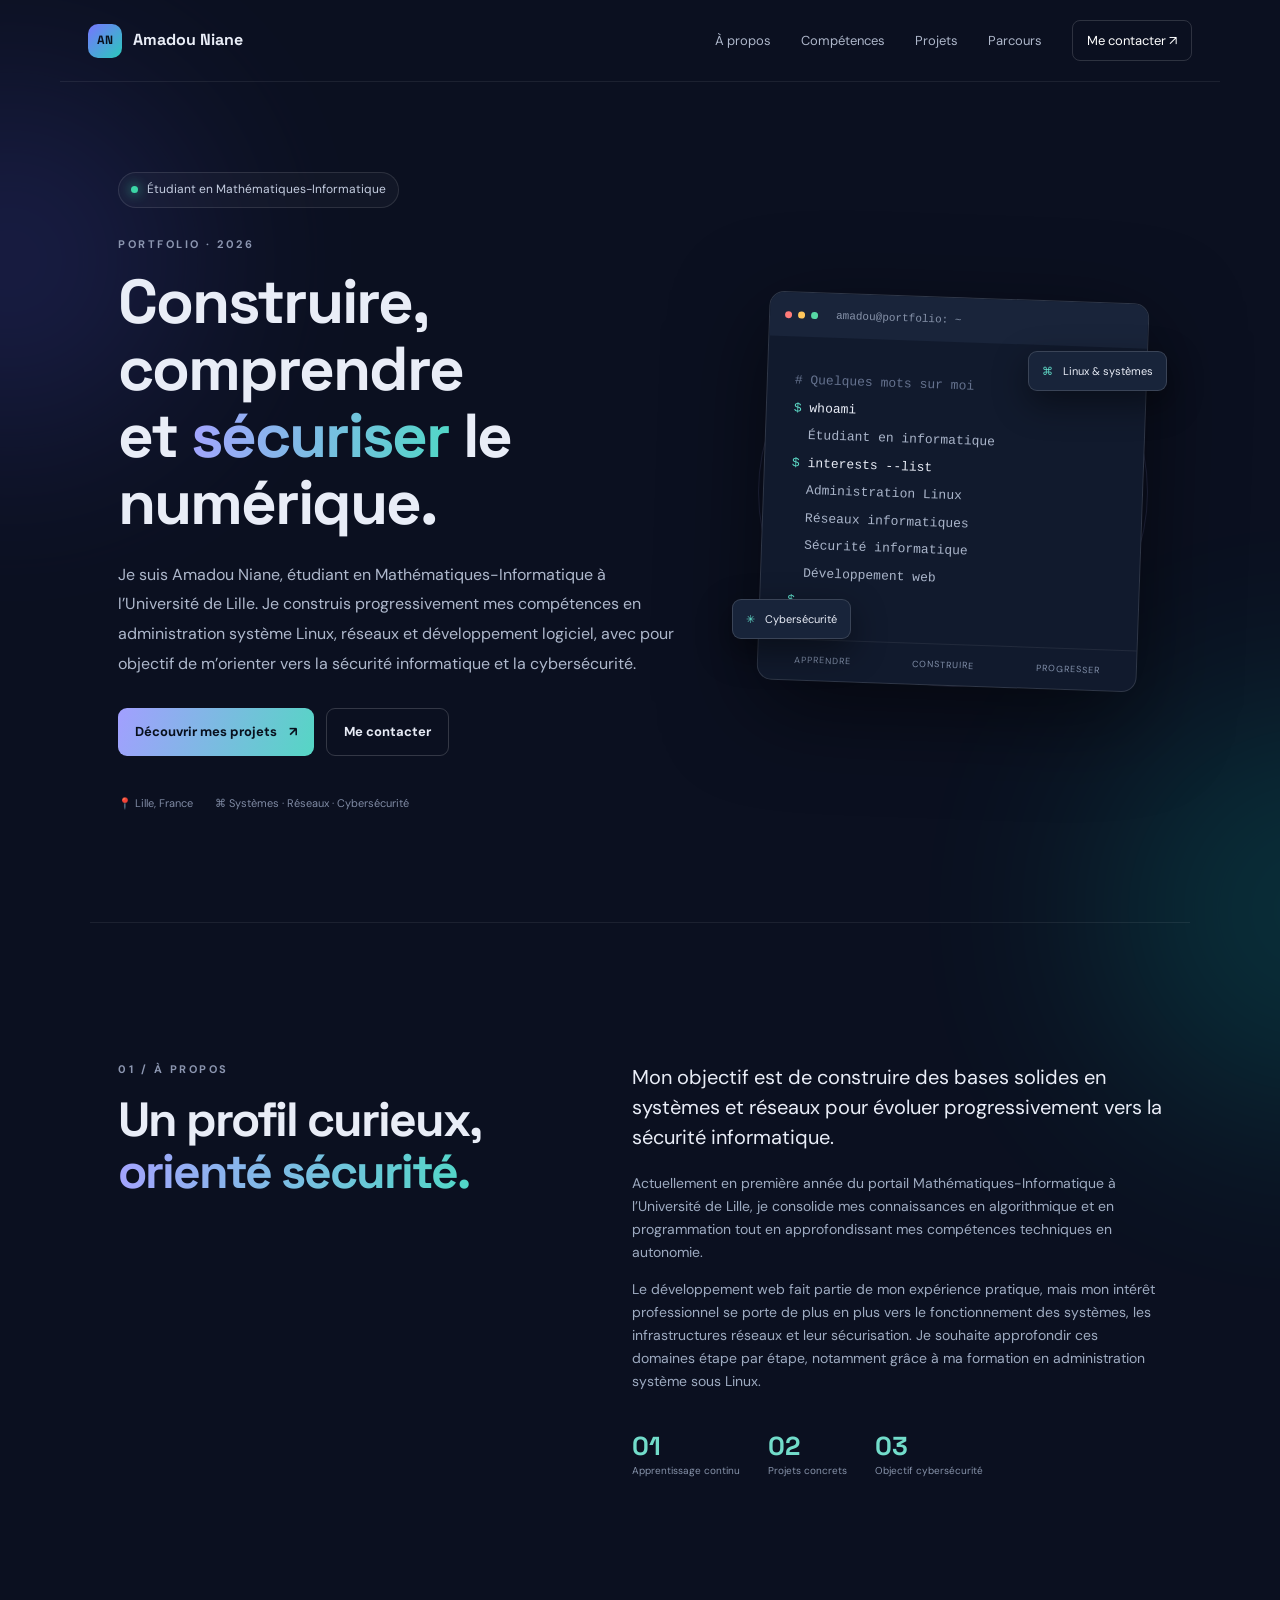
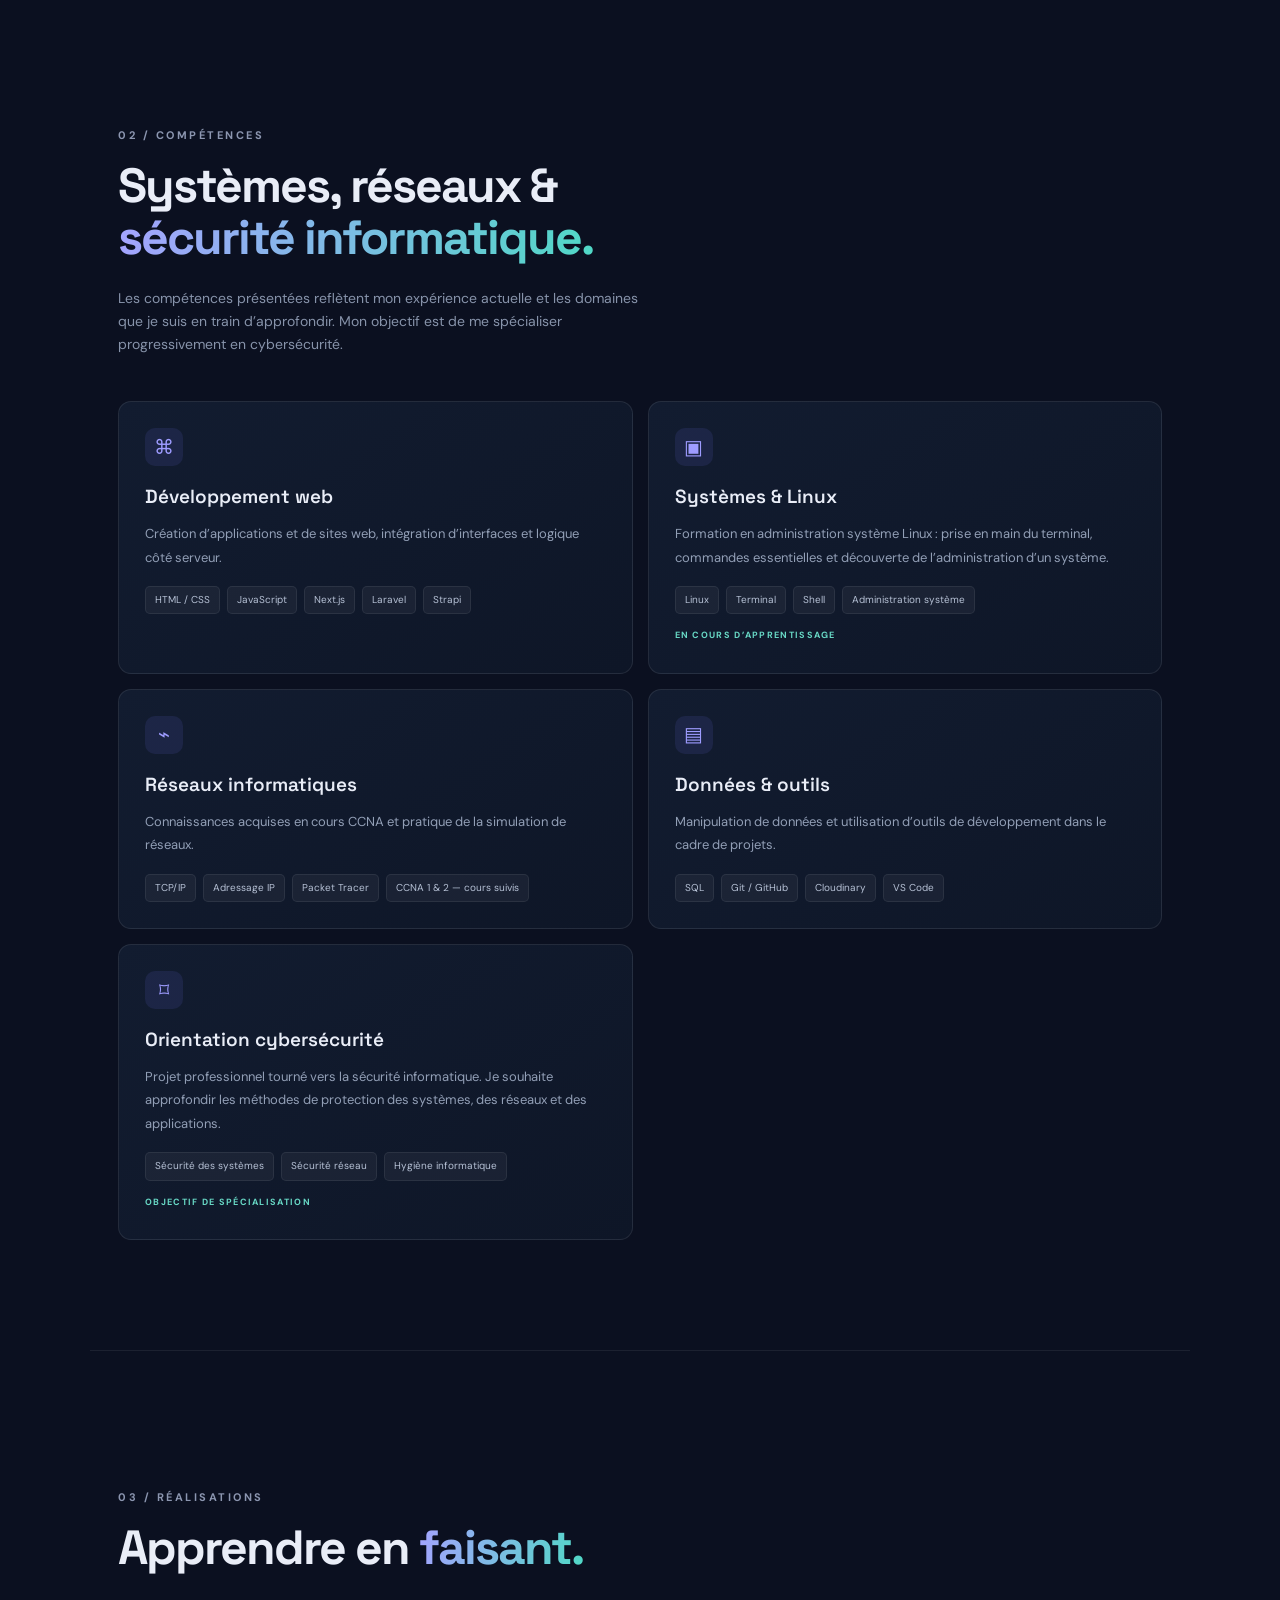
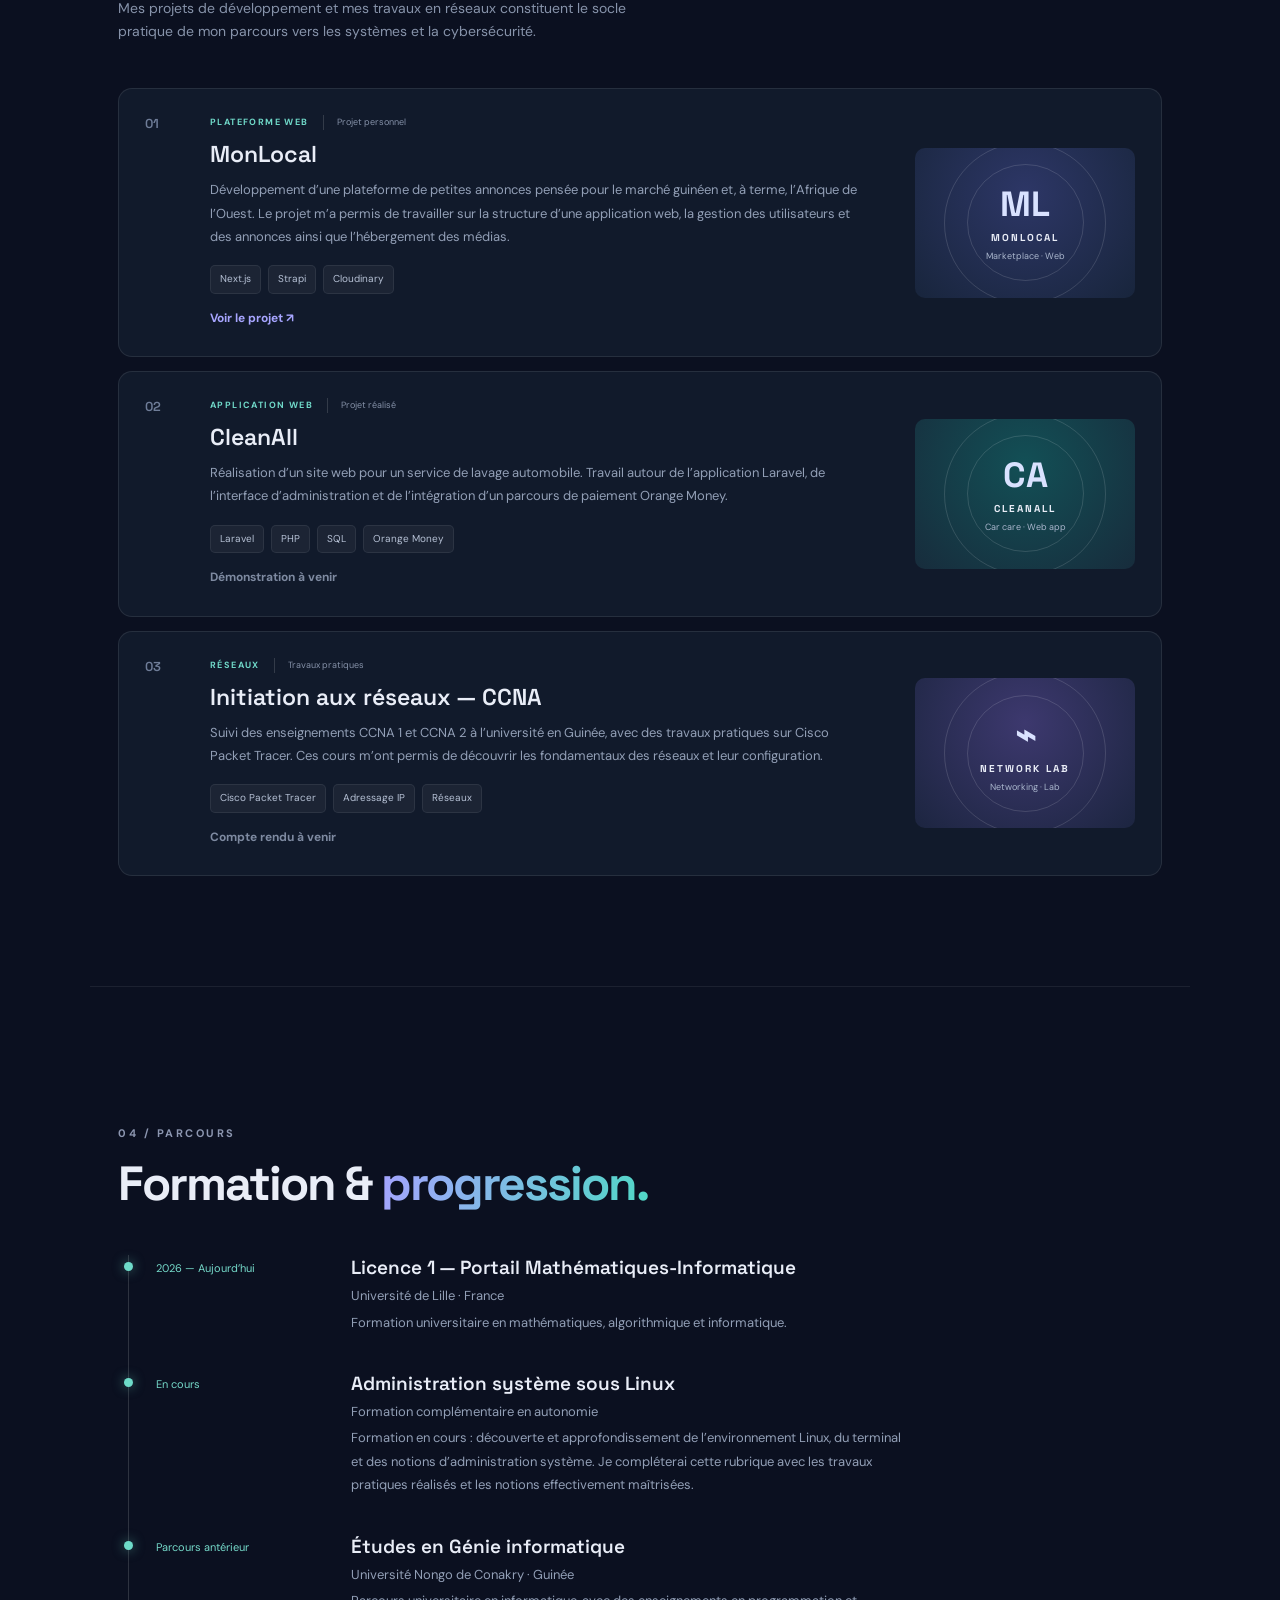
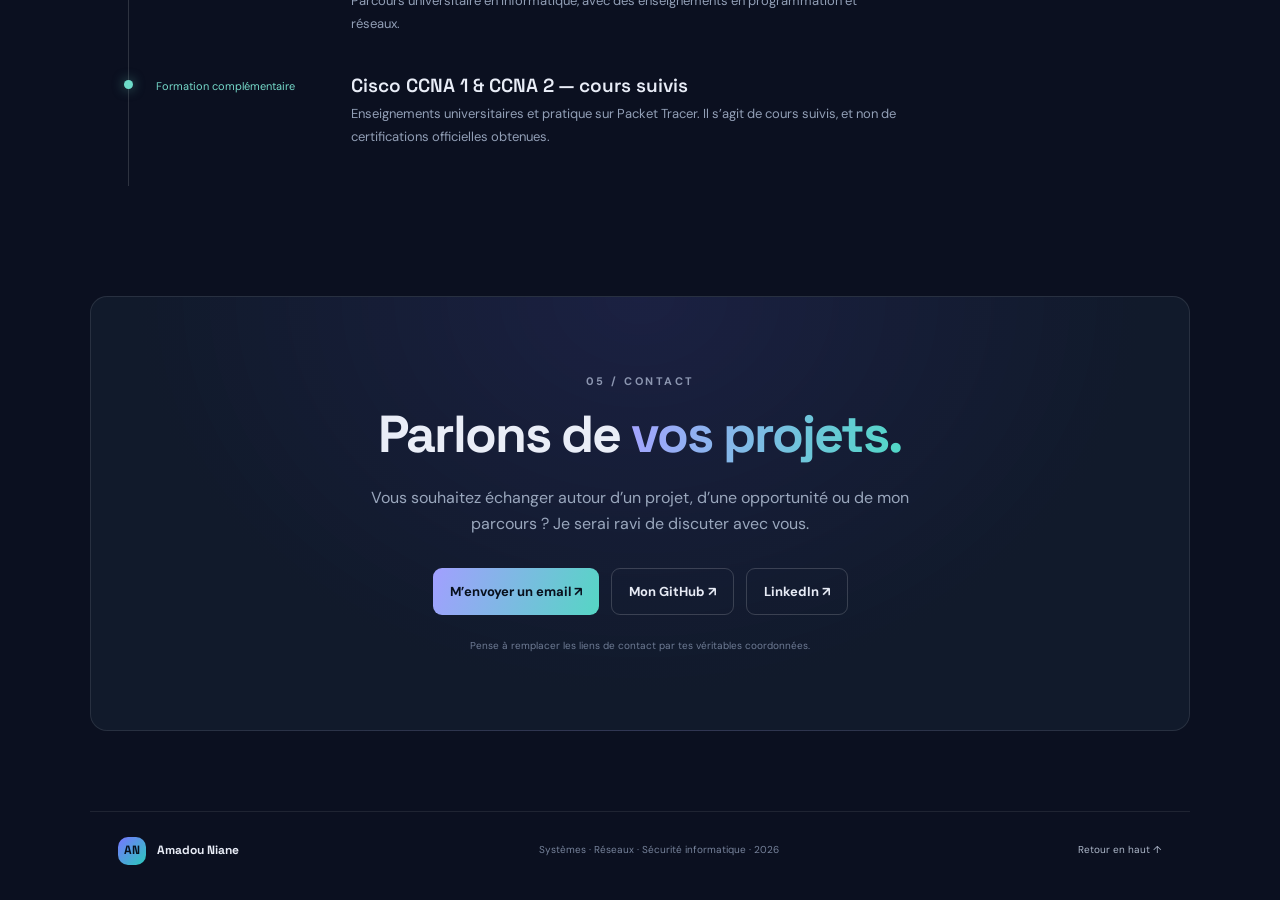
==== commit 05ad0c26: "Revise portfolio content for clarity and focus Updated the portfolio description to reflect a focus " ====
--- a/index.html
+++ b/index.html
@@ -3,7 +3,7 @@
 <head>
   <meta charset="UTF-8">
   <meta name="viewport" content="width=device-width, initial-scale=1.0">
-  <meta name="description" content="Portfolio d'Amadou Niane, étudiant en Mathématiques-Informatique à l'Université de Lille. Développement web, réseaux et administration système Linux.">
+  <meta name="description" content="Portfolio d’Amadou Niane, étudiant en Mathématiques-Informatique à l’Université de Lille, orienté vers les systèmes, les réseaux et la cybersécurité.">
   <meta name="theme-color" content="#0b1020">
   <title>Amadou Niane — Portfolio</title>
   <link rel="preconnect" href="https://fonts.googleapis.com">
@@ -27,12 +27,12 @@
         <div class="availability"><span></span> Étudiant en Mathématiques-Informatique</div>
         <p class="eyebrow">PORTFOLIO · 2026</p>
         <h1>Construire, comprendre<br>et <span class="gradient-text">sécuriser</span> le numérique.</h1>
-        <p class="hero-lead">Je suis Amadou Niane, étudiant en Mathématiques-Informatique à l’Université de Lille. Je développe mes compétences en développement web, réseaux et administration système Linux à travers des projets concrets et un apprentissage continu.</p>
+        <p class="hero-lead">Je suis Amadou Niane, étudiant en Mathématiques-Informatique à l’Université de Lille. Je construis progressivement mes compétences en administration système Linux, réseaux et développement logiciel, avec pour objectif de m’orienter vers la sécurité informatique et la cybersécurité.</p>
         <div class="hero-actions">
           <a class="button button-primary" href="#projets">Découvrir mes projets <span>↗</span></a>
           <a class="button button-secondary" href="#contact">Me contacter</a>
         </div>
-        <div class="hero-meta"><span>📍 Lille, France</span><span>⌘ Développement · Systèmes · Réseaux</span></div>
+        <div class="hero-meta"><span>📍 Lille, France</span><span>⌘ Systèmes · Réseaux · Cybersécurité</span></div>
       </div>
       <div class="hero-visual">
         <div class="orbit orbit-a"></div><div class="orbit orbit-b"></div>
@@ -43,38 +43,39 @@
             <p><span class="prompt">$</span> whoami</p>
             <p class="output">Étudiant en informatique</p>
             <p><span class="prompt">$</span> interests --list</p>
-            <p class="output">Développement web</p><p class="output">Administration Linux</p><p class="output">Réseaux & sécurité</p>
+            <p class="output">Administration Linux</p><p class="output">Réseaux informatiques</p><p class="output">Sécurité informatique</p><p class="output">Développement web</p>
             <p><span class="prompt">$</span> <span class="cursor">_</span></p>
           </div>
           <div class="card-footer"><span>APPRENDRE</span><span>CONSTRUIRE</span><span>PROGRESSER</span></div>
         </div>
         <div class="floating-tag tag-top"> <span>⌘</span> Linux & systèmes</div>
-        <div class="floating-tag tag-bottom"><span>✳</span> Full-stack web</div>
+        <div class="floating-tag tag-bottom"><span>✳</span> Cybersécurité</div>
       </div>
     </section>
 
     <section class="section about-section" id="apropos">
-      <div class="section-heading"><p class="eyebrow">01 / À PROPOS</p><h2>Un profil curieux,<br><span class="gradient-text">orienté pratique.</span></h2></div>
+      <div class="section-heading"><p class="eyebrow">01 / À PROPOS</p><h2>Un profil curieux,<br><span class="gradient-text">orienté sécurité.</span></h2></div>
       <div class="about-content">
-        <p class="about-intro">Mon objectif est de développer une base solide en informatique, en reliant la programmation, les systèmes et les réseaux.</p>
+        <p class="about-intro">Mon objectif est de construire des bases solides en systèmes et réseaux pour évoluer progressivement vers la sécurité informatique.</p>
         <p>Actuellement en première année du portail Mathématiques-Informatique à l’Université de Lille, je consolide mes connaissances en algorithmique et en programmation tout en approfondissant mes compétences techniques en autonomie.</p>
-        <p>J’aime apprendre en construisant : concevoir une application, comprendre son fonctionnement côté serveur, manipuler les données et découvrir l’administration des environnements Linux.</p>
-        <div class="about-facts"><div><strong>01</strong><span>Apprentissage continu</span></div><div><strong>02</strong><span>Projets concrets</span></div><div><strong>03</strong><span>Culture systèmes & réseaux</span></div></div>
+        <p>Le développement web fait partie de mon expérience pratique, mais mon intérêt professionnel se porte de plus en plus vers le fonctionnement des systèmes, les infrastructures réseaux et leur sécurisation. Je souhaite approfondir ces domaines étape par étape, notamment grâce à ma formation en administration système sous Linux.</p>
+        <div class="about-facts"><div><strong>01</strong><span>Apprentissage continu</span></div><div><strong>02</strong><span>Projets concrets</span></div><div><strong>03</strong><span>Objectif cybersécurité</span></div></div>
       </div>
     </section>
 
     <section class="section" id="competences">
-      <div class="section-heading"><p class="eyebrow">02 / COMPÉTENCES</p><h2>Des bases techniques<br><span class="gradient-text">en progression.</span></h2><p class="section-note">Je distingue les technologies déjà utilisées dans mes projets de celles que je suis en train d’approfondir.</p></div>
+      <div class="section-heading"><p class="eyebrow">02 / COMPÉTENCES</p><h2>Systèmes, réseaux &<br><span class="gradient-text">sécurité informatique.</span></h2><p class="section-note">Les compétences présentées reflètent mon expérience actuelle et les domaines que je suis en train d’approfondir. Mon objectif est de me spécialiser progressivement en cybersécurité.</p></div>
       <div class="skill-grid">
         <article class="skill-card"><div class="skill-icon">⌘</div><h3>Développement web</h3><p>Création d’applications et de sites web, intégration d’interfaces et logique côté serveur.</p><div class="chips"><span>HTML / CSS</span><span>JavaScript</span><span>Next.js</span><span>Laravel</span><span>Strapi</span></div></article>
         <article class="skill-card"><div class="skill-icon">▣</div><h3>Systèmes & Linux</h3><p>Formation en administration système Linux : prise en main du terminal, commandes essentielles et découverte de l’administration d’un système.</p><div class="chips"><span>Linux</span><span>Terminal</span><span>Shell</span><span>Administration système</span></div><span class="learning-label">EN COURS D’APPRENTISSAGE</span></article>
         <article class="skill-card"><div class="skill-icon">⌁</div><h3>Réseaux informatiques</h3><p>Connaissances acquises en cours CCNA et pratique de la simulation de réseaux.</p><div class="chips"><span>TCP/IP</span><span>Adressage IP</span><span>Packet Tracer</span><span>CCNA 1 & 2 — cours suivis</span></div></article>
         <article class="skill-card"><div class="skill-icon">▤</div><h3>Données & outils</h3><p>Manipulation de données et utilisation d’outils de développement dans le cadre de projets.</p><div class="chips"><span>SQL</span><span>Git / GitHub</span><span>Cloudinary</span><span>VS Code</span></div></article>
+        <article class="skill-card"><div class="skill-icon">⌑</div><h3>Orientation cybersécurité</h3><p>Projet professionnel tourné vers la sécurité informatique. Je souhaite approfondir les méthodes de protection des systèmes, des réseaux et des applications.</p><div class="chips"><span>Sécurité des systèmes</span><span>Sécurité réseau</span><span>Hygiène informatique</span></div><span class="learning-label">OBJECTIF DE SPÉCIALISATION</span></article>
       </div>
     </section>
 
     <section class="section projects-section" id="projets">
-      <div class="section-heading"><p class="eyebrow">03 / RÉALISATIONS</p><h2>Apprendre en <span class="gradient-text">faisant.</span></h2><p class="section-note">Quelques projets et travaux qui illustrent mon parcours technique.</p></div>
+      <div class="section-heading"><p class="eyebrow">03 / RÉALISATIONS</p><h2>Apprendre en <span class="gradient-text">faisant.</span></h2><p class="section-note">Mes projets de développement et mes travaux en réseaux constituent le socle pratique de mon parcours vers les systèmes et la cybersécurité.</p></div>
       <div class="project-list">
         <article class="project-card">
           <div class="project-number">01</div><div class="project-main"><div class="project-topline"><span class="project-type">PLATEFORME WEB</span><span class="project-status">Projet personnel</span></div><h3>MonLocal</h3><p>Développement d’une plateforme de petites annonces pensée pour le marché guinéen et, à terme, l’Afrique de l’Ouest. Le projet m’a permis de travailler sur la structure d’une application web, la gestion des utilisateurs et des annonces ainsi que l’hébergement des médias.</p><div class="chips"><span>Next.js</span><span>Strapi</span><span>Cloudinary</span></div><a class="project-link" href="https://monlocalgn.com" target="_blank" rel="noreferrer">Voir le projet ↗</a></div><div class="project-visual visual-local"><span class="visual-symbol">ML</span><span>MONLOCAL</span><small>Marketplace · Web</small></div>
@@ -92,7 +93,7 @@
       <div class="section-heading"><p class="eyebrow">04 / PARCOURS</p><h2>Formation & <span class="gradient-text">progression.</span></h2></div>
       <div class="timeline">
         <div class="timeline-item"><span class="timeline-date">2026 — Aujourd’hui</span><div><h3>Licence 1 — Portail Mathématiques-Informatique</h3><p>Université de Lille · France</p><p>Formation universitaire en mathématiques, algorithmique et informatique.</p></div></div>
-        <div class="timeline-item"><span class="timeline-date">En cours</span><div><h3>Administration système sous Linux</h3><p>Formation complémentaire en autonomie</p><p>Approfondissement progressif de l’environnement Linux et des notions d’administration système.</p></div></div>
+        <div class="timeline-item"><span class="timeline-date">En cours</span><div><h3>Administration système sous Linux</h3><p>Formation complémentaire en autonomie</p><p>Formation en cours : découverte et approfondissement de l’environnement Linux, du terminal et des notions d’administration système. Je compléterai cette rubrique avec les travaux pratiques réalisés et les notions effectivement maîtrisées.</p></div></div>
         <div class="timeline-item"><span class="timeline-date">Parcours antérieur</span><div><h3>Études en Génie informatique</h3><p>Université Nongo de Conakry · Guinée</p><p>Parcours universitaire en informatique, avec des enseignements en programmation et réseaux.</p></div></div>
         <div class="timeline-item"><span class="timeline-date">Formation complémentaire</span><div><h3>Cisco CCNA 1 & CCNA 2 — cours suivis</h3><p>Enseignements universitaires et pratique sur Packet Tracer. Il s’agit de cours suivis, et non de certifications officielles obtenues.</p></div></div>
       </div>
@@ -105,7 +106,7 @@
       <span class="contact-hint">Pense à remplacer les liens de contact par tes véritables coordonnées.</span>
     </section>
   </main>
-  <footer><a class="brand" href="#accueil"><span class="brand-mark">AN</span><span>Amadou Niane</span></a><span>Conçu avec curiosité et envie de progresser · 2026</span><a href="#accueil">Retour en haut ↑</a></footer>
+  <footer><a class="brand" href="#accueil"><span class="brand-mark">AN</span><span>Amadou Niane</span></a><span>Systèmes · Réseaux · Sécurité informatique · 2026</span><a href="#accueil">Retour en haut ↑</a></footer>
   <script src="script.js"></script>
 </body>
-</html>+</html>
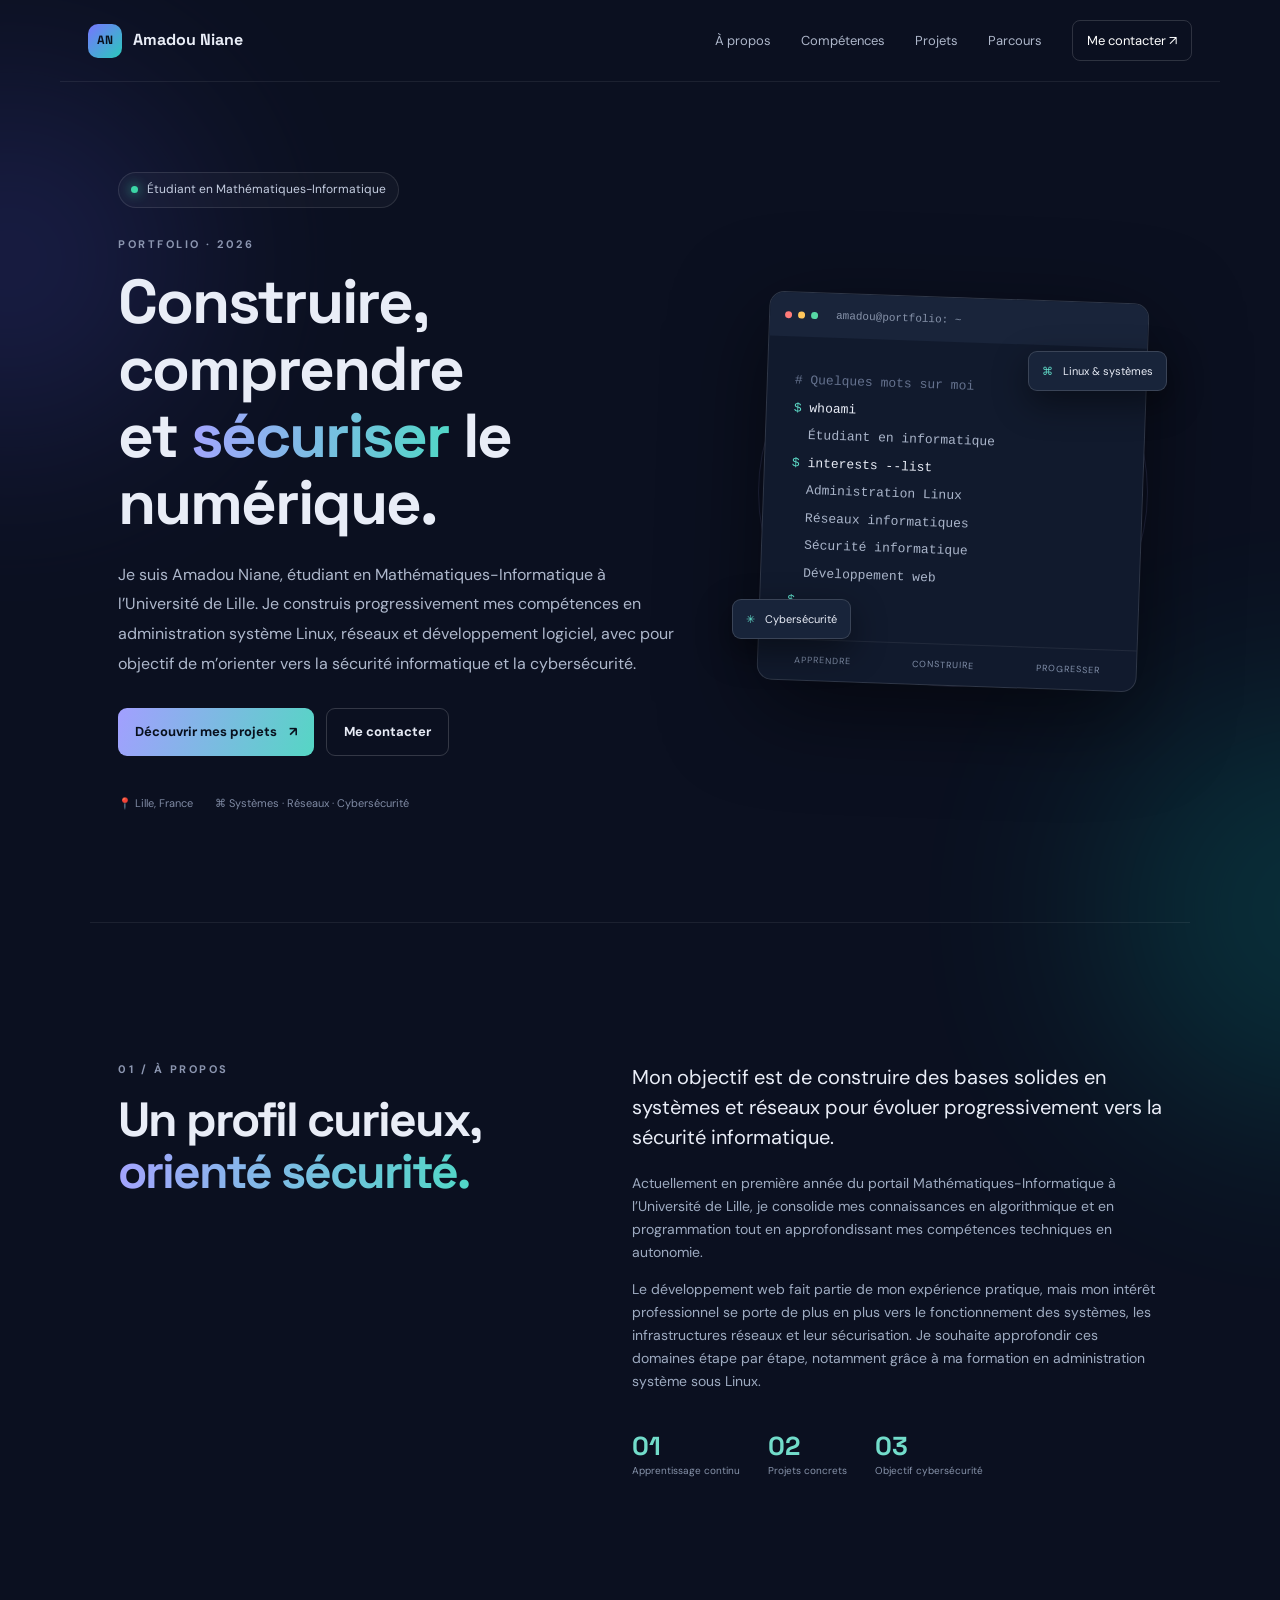
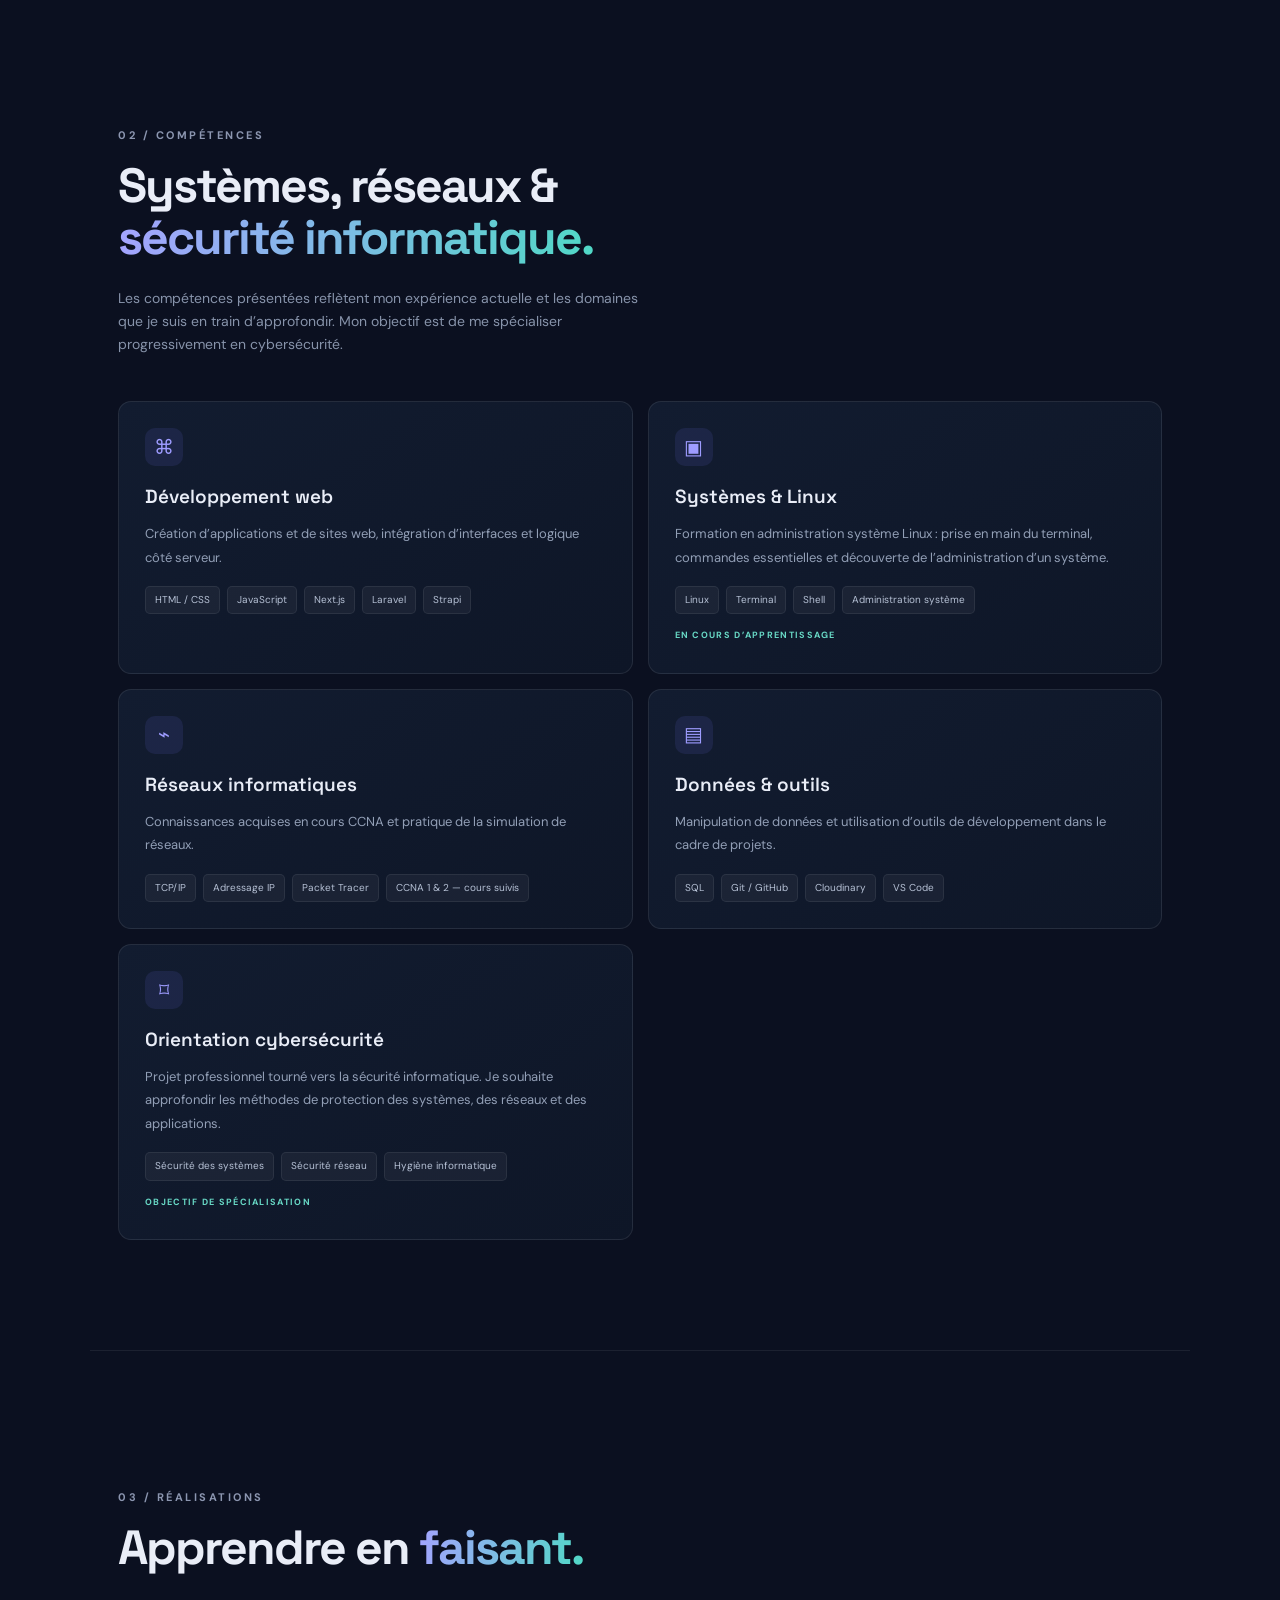
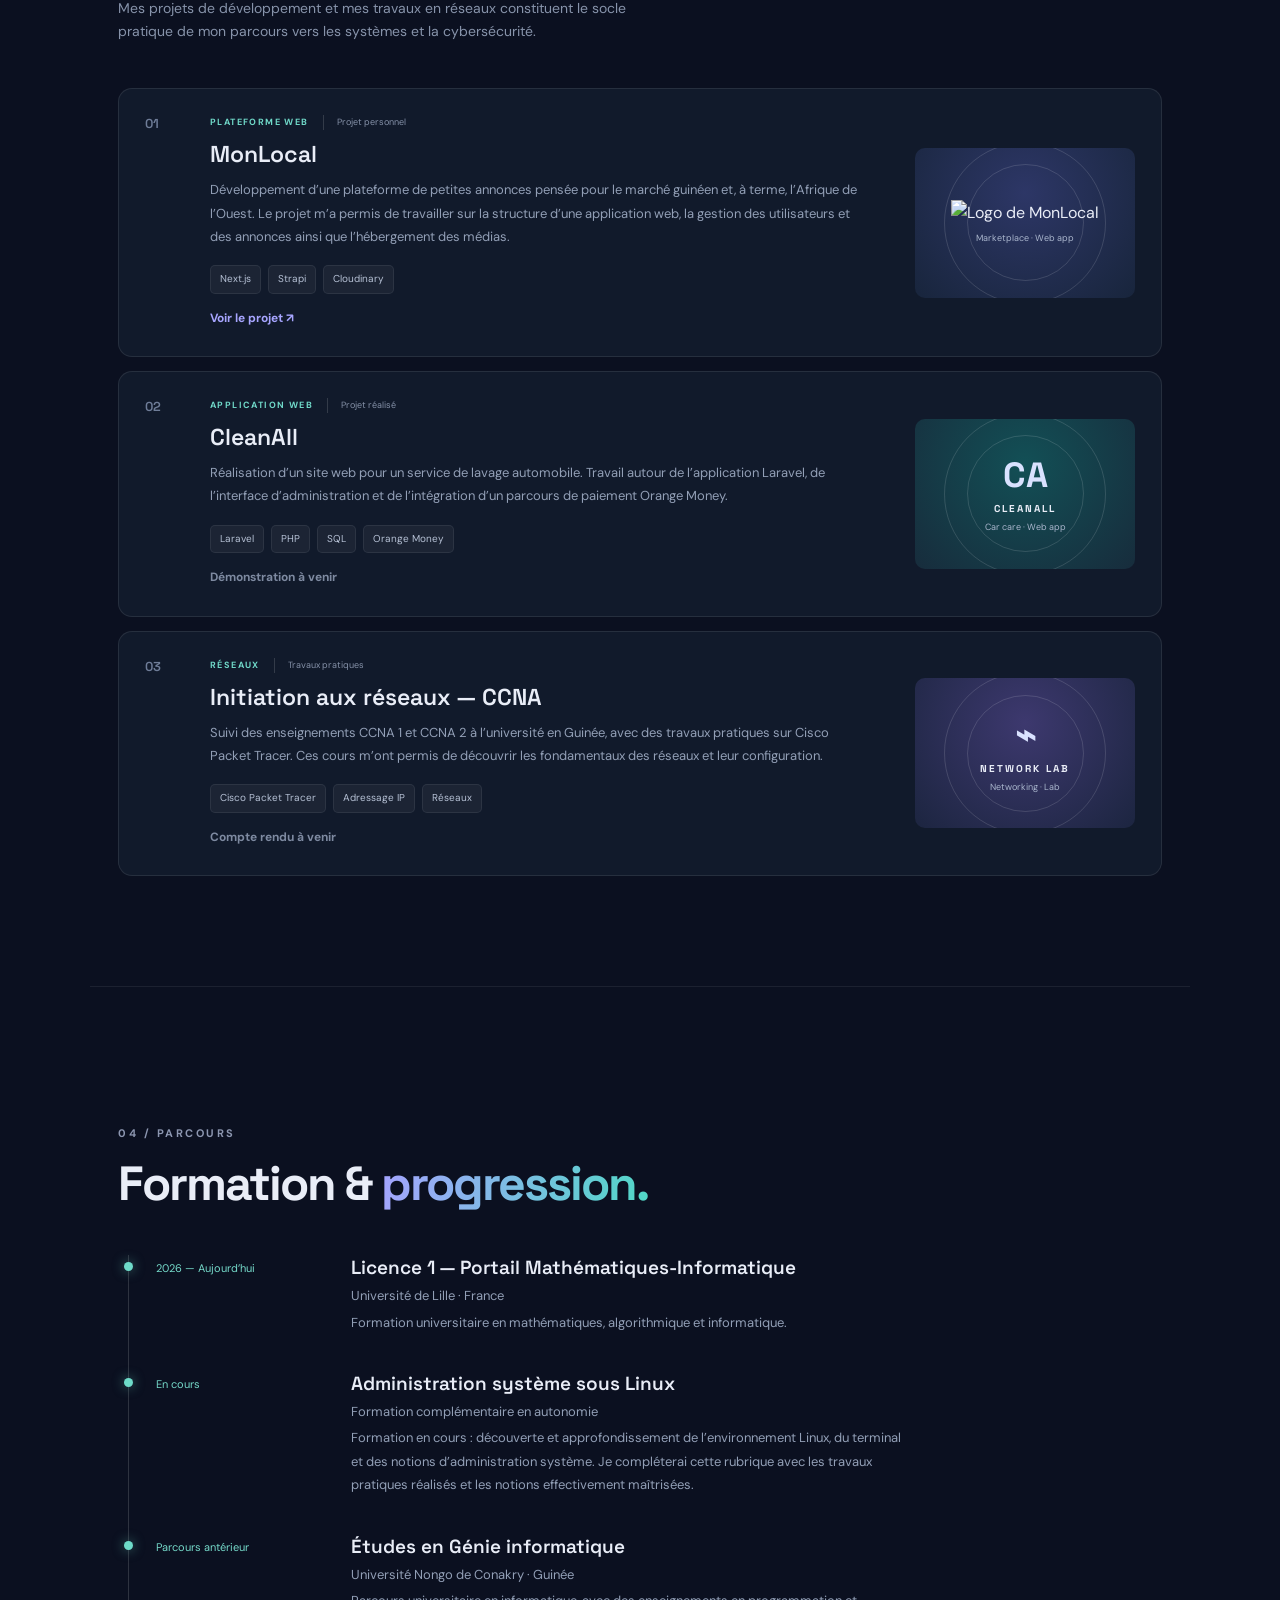
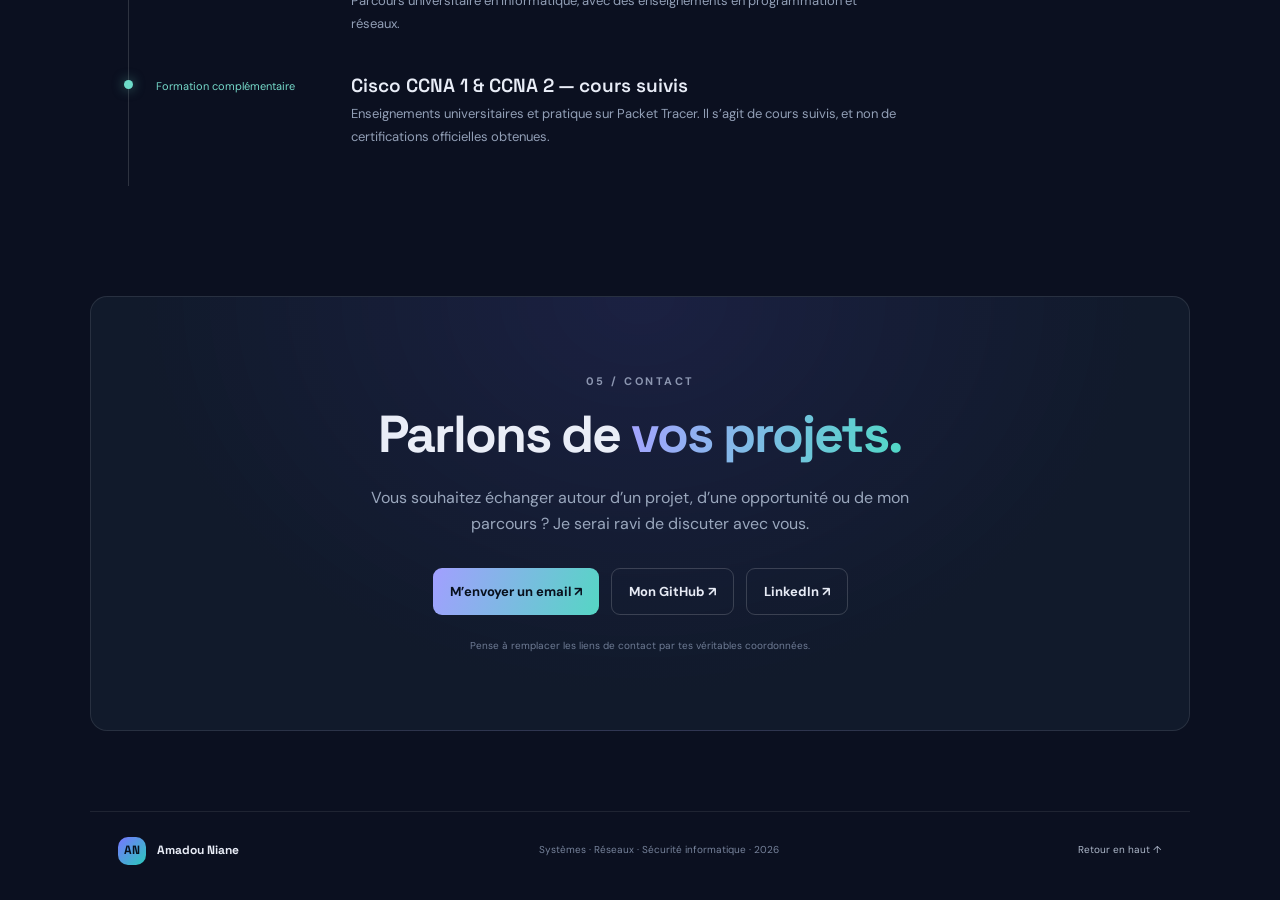
==== commit 13112242: "Update contact section with actual email and GitHub link" ====
--- a/index.html
+++ b/index.html
@@ -78,7 +78,7 @@
       <div class="section-heading"><p class="eyebrow">03 / RÉALISATIONS</p><h2>Apprendre en <span class="gradient-text">faisant.</span></h2><p class="section-note">Mes projets de développement et mes travaux en réseaux constituent le socle pratique de mon parcours vers les systèmes et la cybersécurité.</p></div>
       <div class="project-list">
         <article class="project-card">
-          <div class="project-number">01</div><div class="project-main"><div class="project-topline"><span class="project-type">PLATEFORME WEB</span><span class="project-status">Projet personnel</span></div><h3>MonLocal</h3><p>Développement d’une plateforme de petites annonces pensée pour le marché guinéen et, à terme, l’Afrique de l’Ouest. Le projet m’a permis de travailler sur la structure d’une application web, la gestion des utilisateurs et des annonces ainsi que l’hébergement des médias.</p><div class="chips"><span>Next.js</span><span>Strapi</span><span>Cloudinary</span></div><a class="project-link" href="https://monlocalgn.com" target="_blank" rel="noreferrer">Voir le projet ↗</a></div><div class="project-visual visual-local"><span class="visual-symbol">ML</span><span>MONLOCAL</span><small>Marketplace · Web</small></div>
+          <div class="project-number">01</div><div class="project-main"><div class="project-topline"><span class="project-type">PLATEFORME WEB</span><span class="project-status">Projet personnel</span></div><h3>MonLocal</h3><p>Développement d’une plateforme de petites annonces pensée pour le marché guinéen et, à terme, l’Afrique de l’Ouest. Le projet m’a permis de travailler sur la structure d’une application web, la gestion des utilisateurs et des annonces ainsi que l’hébergement des médias.</p><div class="chips"><span>Next.js</span><span>Strapi</span><span>Cloudinary</span></div><a class="project-link" href="https://monlocalgn.com" target="_blank" rel="noreferrer">Voir le projet ↗</a></div><div class="project-visual visual-local"><img class="monlocal-logo" src="assets/monlocal-logo.png" alt="Logo de MonLocal"><small>Marketplace · Web app</small></div>
         </article>
         <article class="project-card">
           <div class="project-number">02</div><div class="project-main"><div class="project-topline"><span class="project-type">APPLICATION WEB</span><span class="project-status">Projet réalisé</span></div><h3>CleanAll</h3><p>Réalisation d’un site web pour un service de lavage automobile. Travail autour de l’application Laravel, de l’interface d’administration et de l’intégration d’un parcours de paiement Orange Money.</p><div class="chips"><span>Laravel</span><span>PHP</span><span>SQL</span><span>Orange Money</span></div><span class="project-link muted-link">Démonstration à venir</span></div><div class="project-visual visual-clean"><span class="visual-symbol">CA</span><span>CLEANALL</span><small>Car care · Web app</small></div>
@@ -102,7 +102,7 @@
     <section class="contact-section section" id="contact">
       <p class="eyebrow">05 / CONTACT</p><h2>Parlons de <span class="gradient-text">vos projets.</span></h2>
       <p>Vous souhaitez échanger autour d’un projet, d’une opportunité ou de mon parcours ? Je serai ravi de discuter avec vous.</p>
-      <div class="contact-actions"><a class="button button-primary" href="mailto:VOTRE_EMAIL">M’envoyer un email ↗</a><a class="button button-secondary" href="https://github.com/VOTRE-PSEUDO" target="_blank" rel="noreferrer">Mon GitHub ↗</a><a class="button button-secondary" href="https://www.linkedin.com/in/VOTRE-PROFIL/" target="_blank" rel="noreferrer">LinkedIn ↗</a></div>
+      <div class="contact-actions"><a class="button button-primary" href="mailto:aniane421@gmail.com">M’envoyer un email ↗</a><a class="button button-secondary" href="https://github.com/aniane421" target="_blank" rel="noreferrer">Mon GitHub ↗</a><a class="button button-secondary" href="https://www.linkedin.com/in/VOTRE-PROFIL/" target="_blank" rel="noreferrer">LinkedIn ↗</a></div>
       <span class="contact-hint">Pense à remplacer les liens de contact par tes véritables coordonnées.</span>
     </section>
   </main>
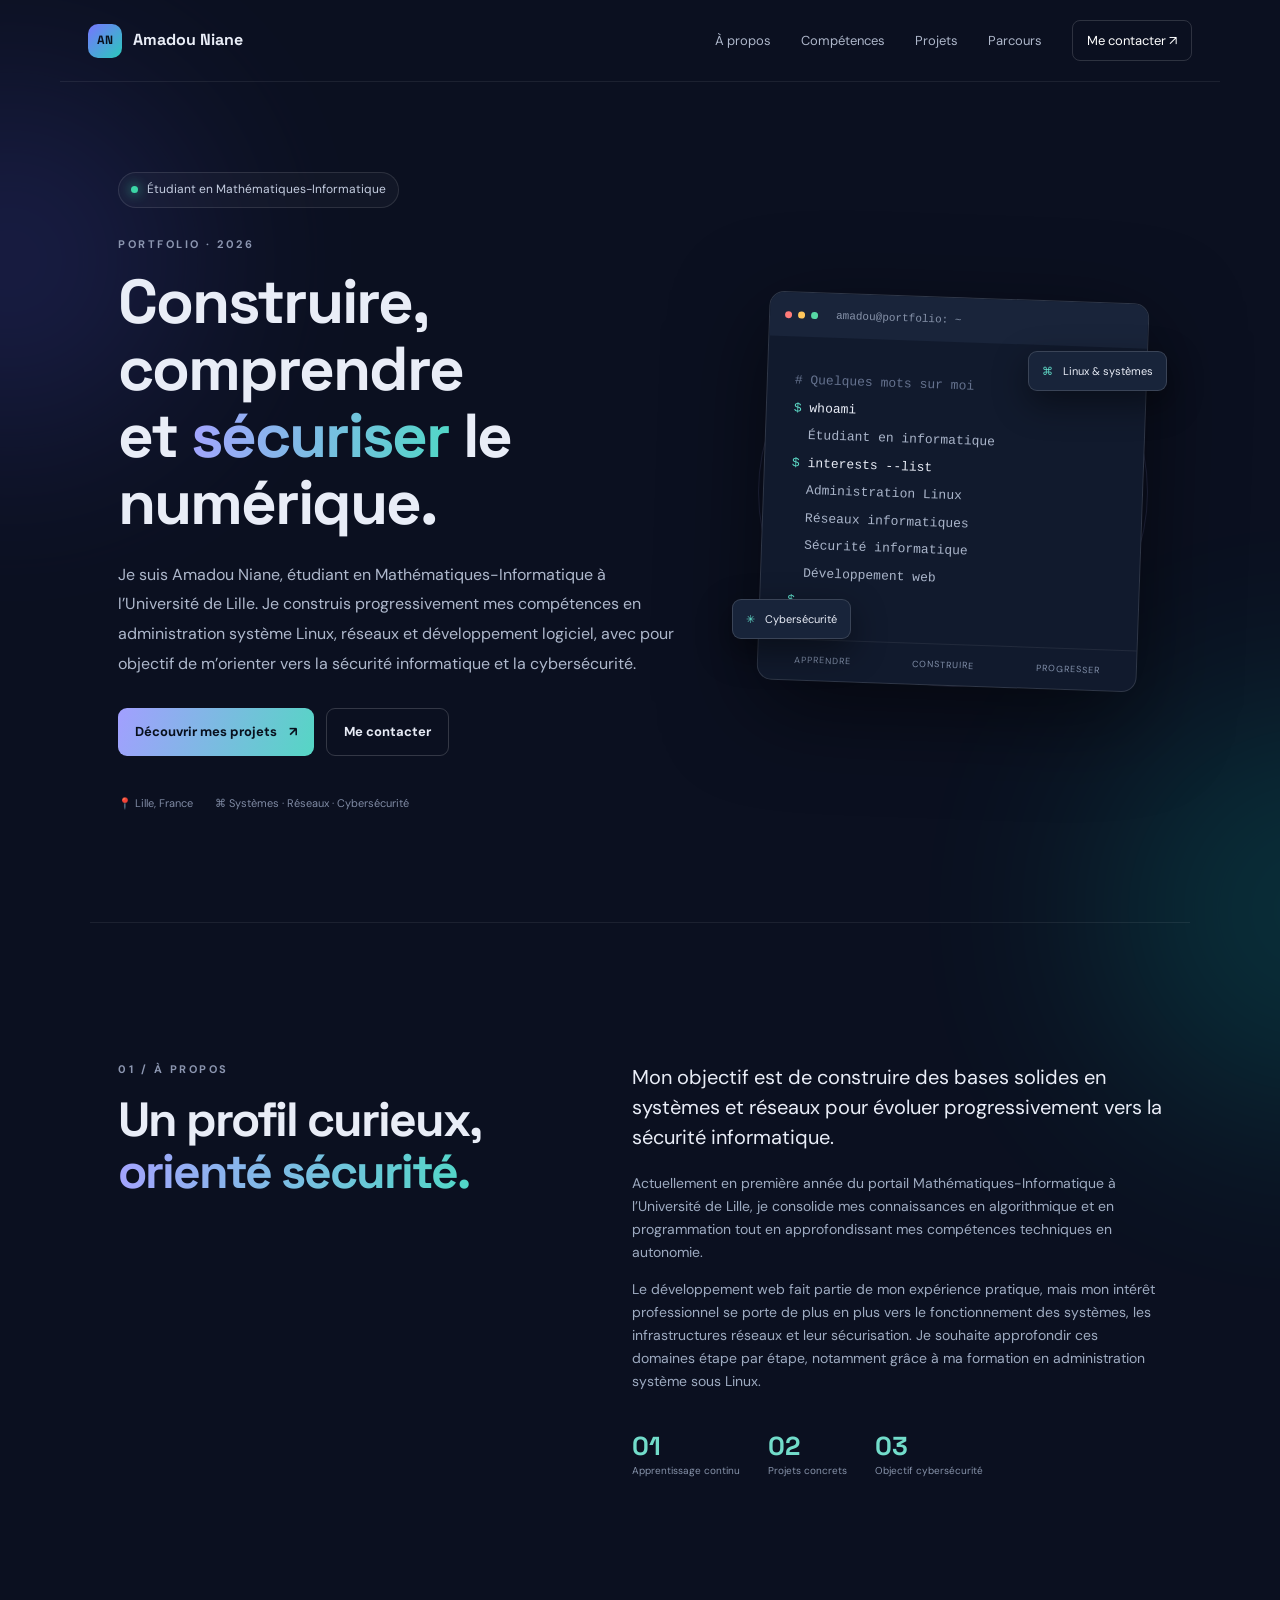
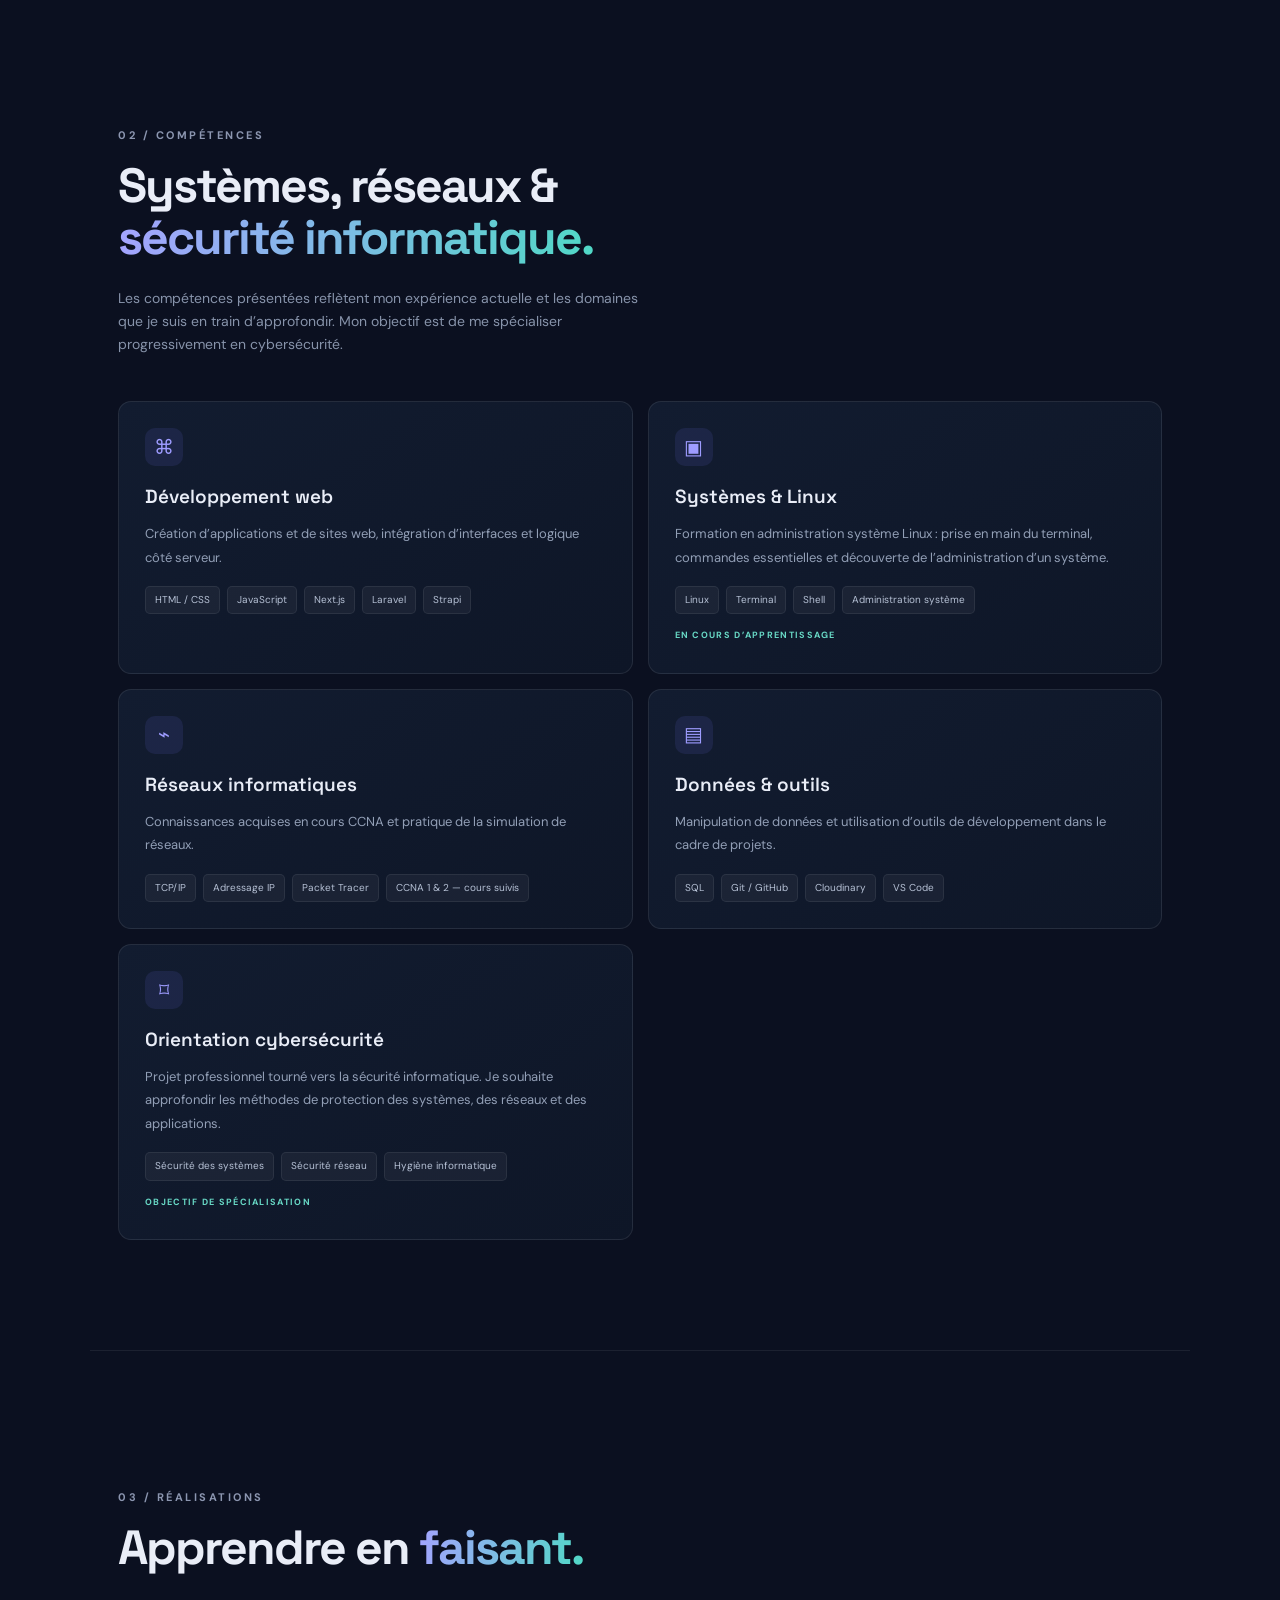
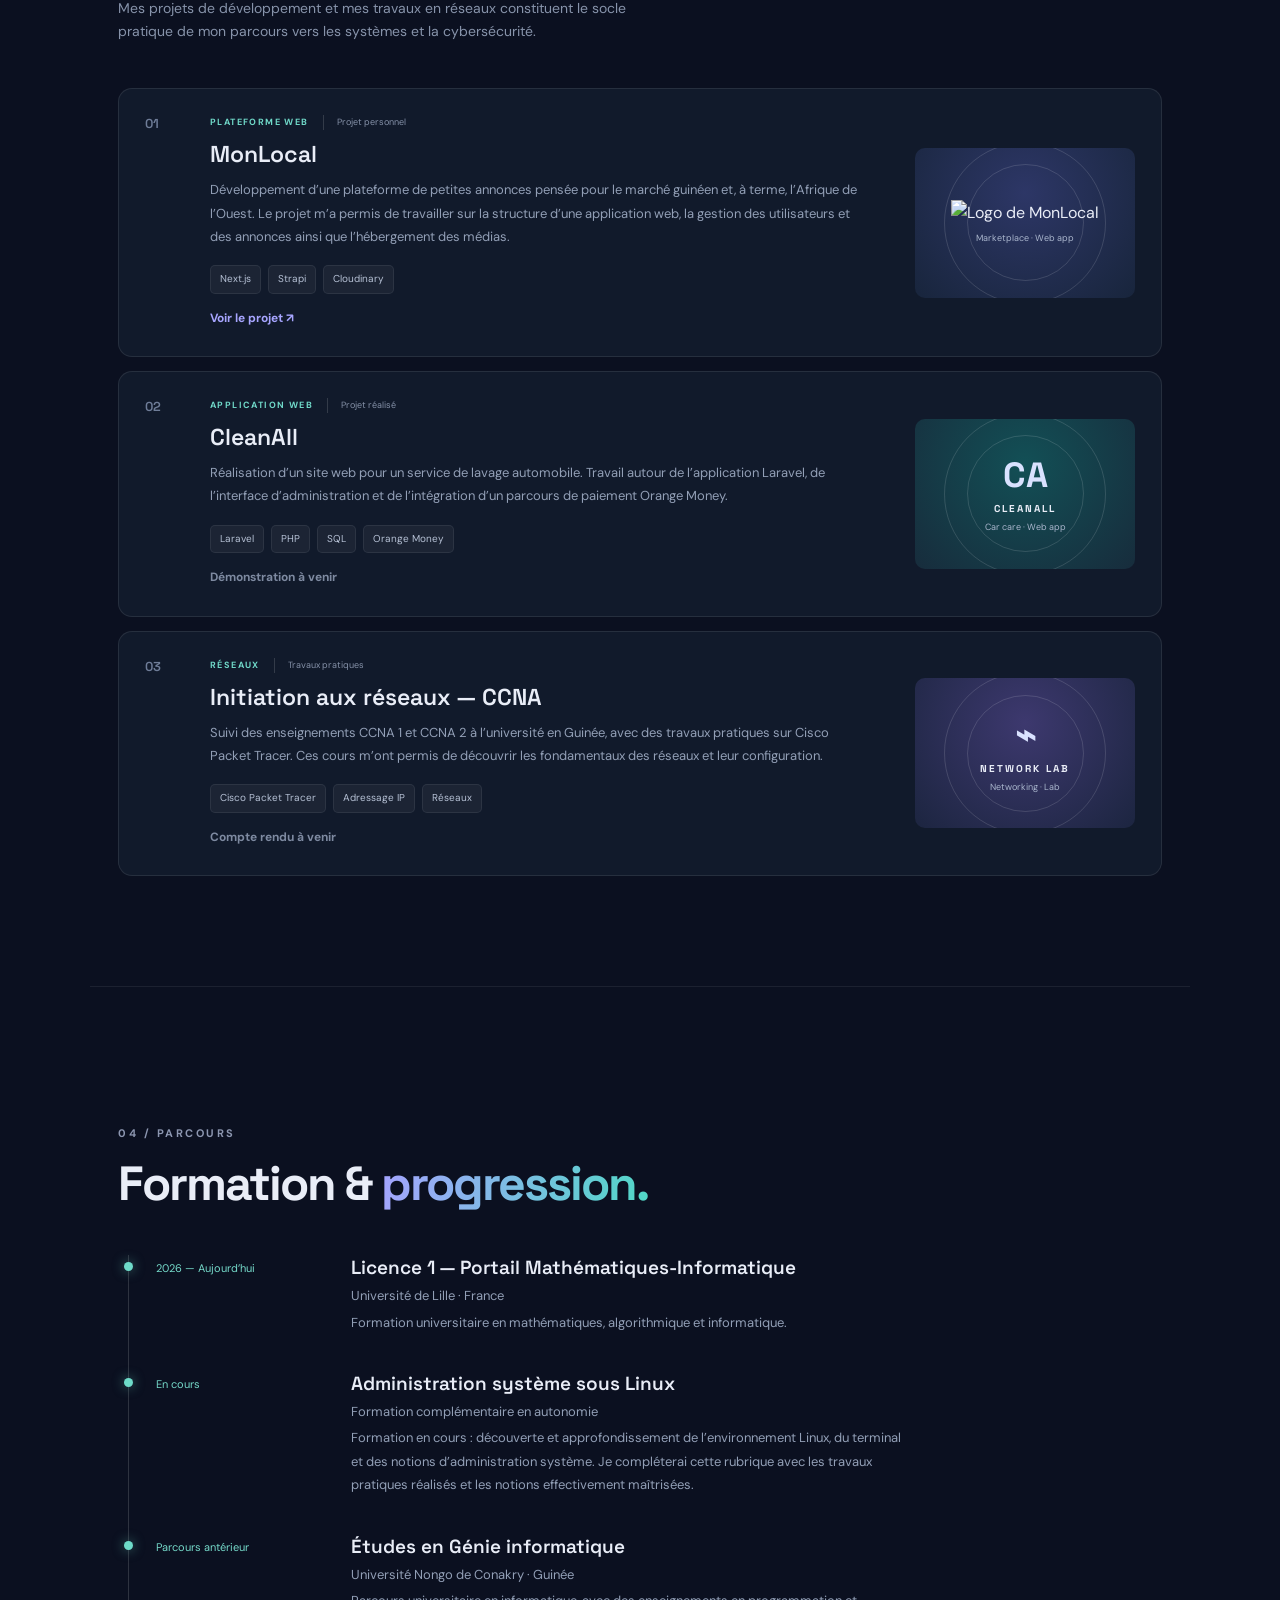
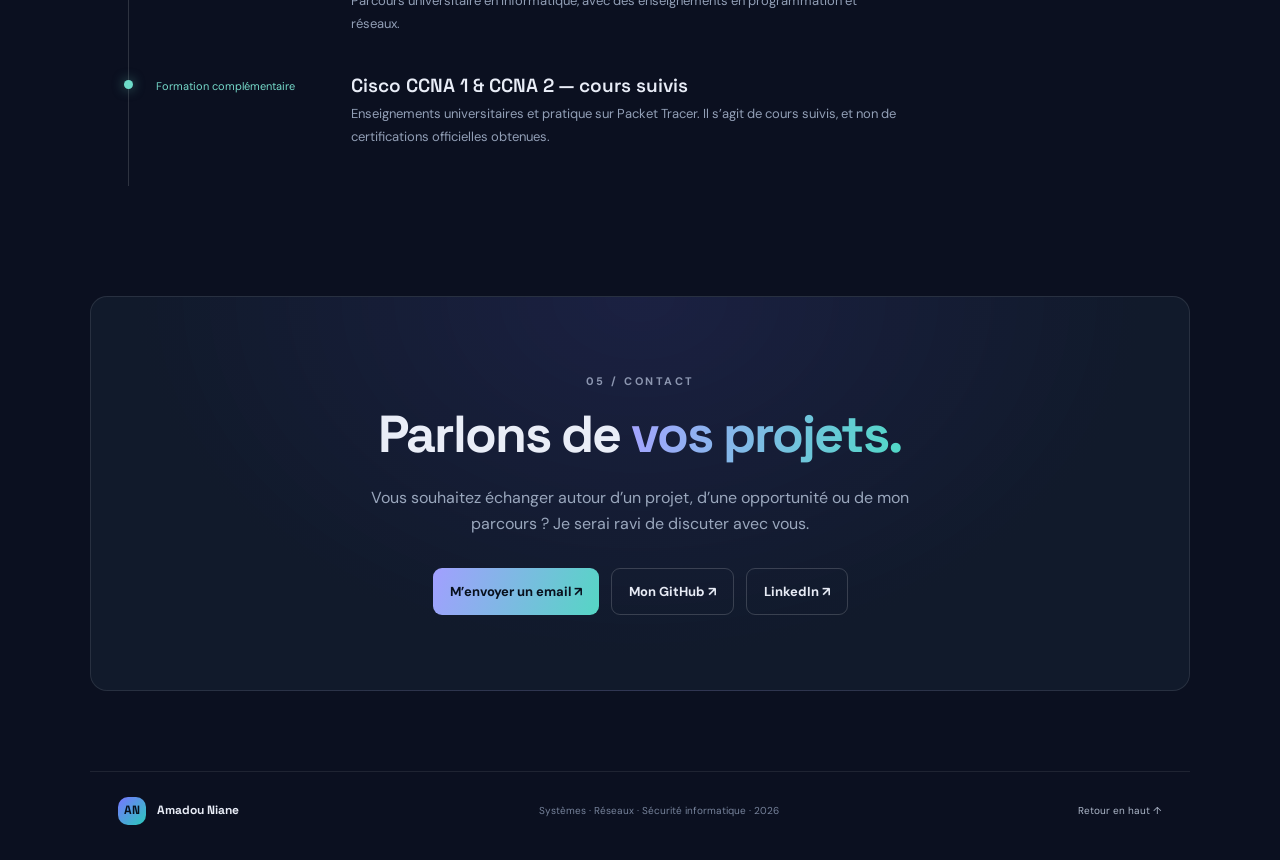
==== commit f7c38f9d: "Remove contact hint from index.html Removed placeholder contact hint from the contact section." ====
--- a/index.html
+++ b/index.html
@@ -102,8 +102,8 @@
     <section class="contact-section section" id="contact">
       <p class="eyebrow">05 / CONTACT</p><h2>Parlons de <span class="gradient-text">vos projets.</span></h2>
       <p>Vous souhaitez échanger autour d’un projet, d’une opportunité ou de mon parcours ? Je serai ravi de discuter avec vous.</p>
-      <div class="contact-actions"><a class="button button-primary" href="mailto:aniane421@gmail.com">M’envoyer un email ↗</a><a class="button button-secondary" href="https://github.com/aniane421" target="_blank" rel="noreferrer">Mon GitHub ↗</a><a class="button button-secondary" href="https://www.linkedin.com/in/VOTRE-PROFIL/" target="_blank" rel="noreferrer">LinkedIn ↗</a></div>
-      <span class="contact-hint">Pense à remplacer les liens de contact par tes véritables coordonnées.</span>
+      <div class="contact-actions"><a class="button button-primary" href="mailto:aniane421@gmail.com">M’envoyer un email ↗</a><a class="button button-secondary" href="https://github.com/aniane421" target="_blank" rel="noreferrer">Mon GitHub ↗</a><a class="button button-secondary" href="https://www.linkedin.com/in/niane-amadou-73a6ab359?utm_source=share_via&utm_content=profile&utm_medium=member_ios" target="_blank" rel="noreferrer">LinkedIn ↗</a></div>
+     
     </section>
   </main>
   <footer><a class="brand" href="#accueil"><span class="brand-mark">AN</span><span>Amadou Niane</span></a><span>Systèmes · Réseaux · Sécurité informatique · 2026</span><a href="#accueil">Retour en haut ↑</a></footer>
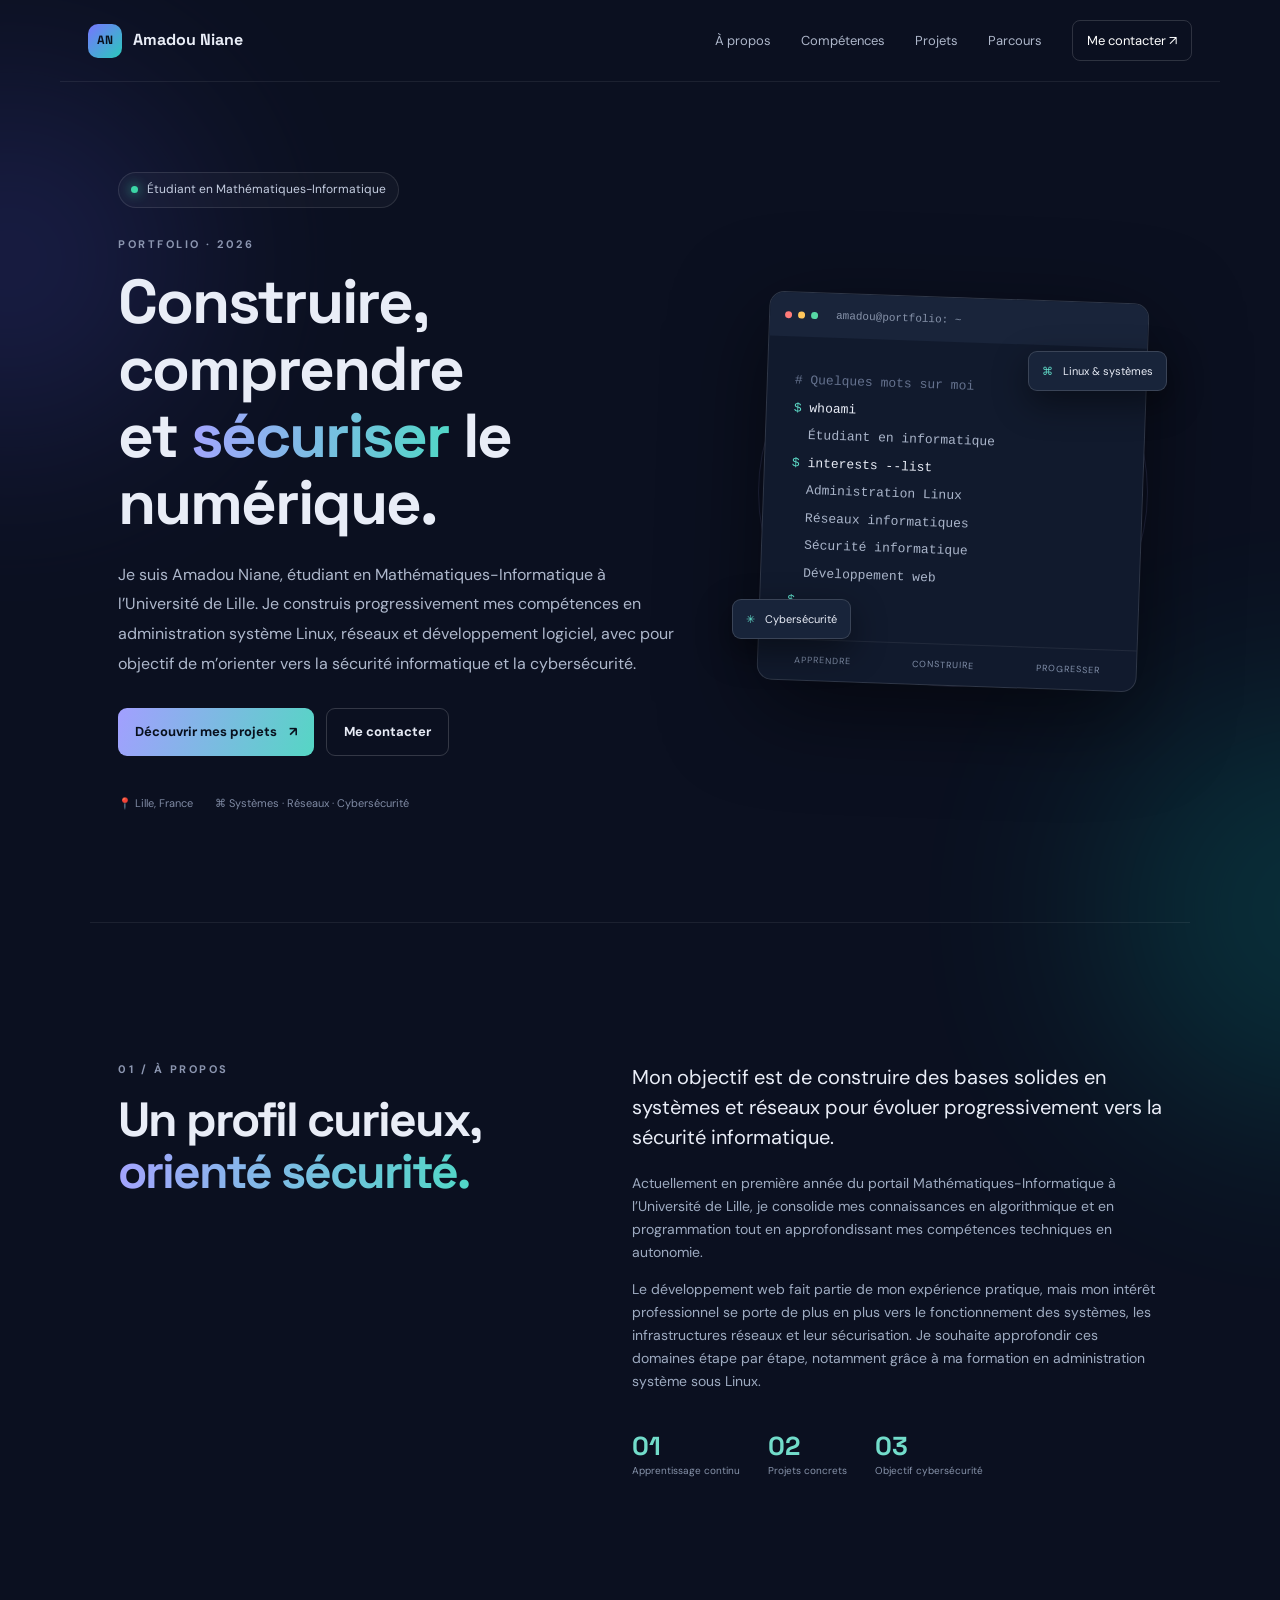
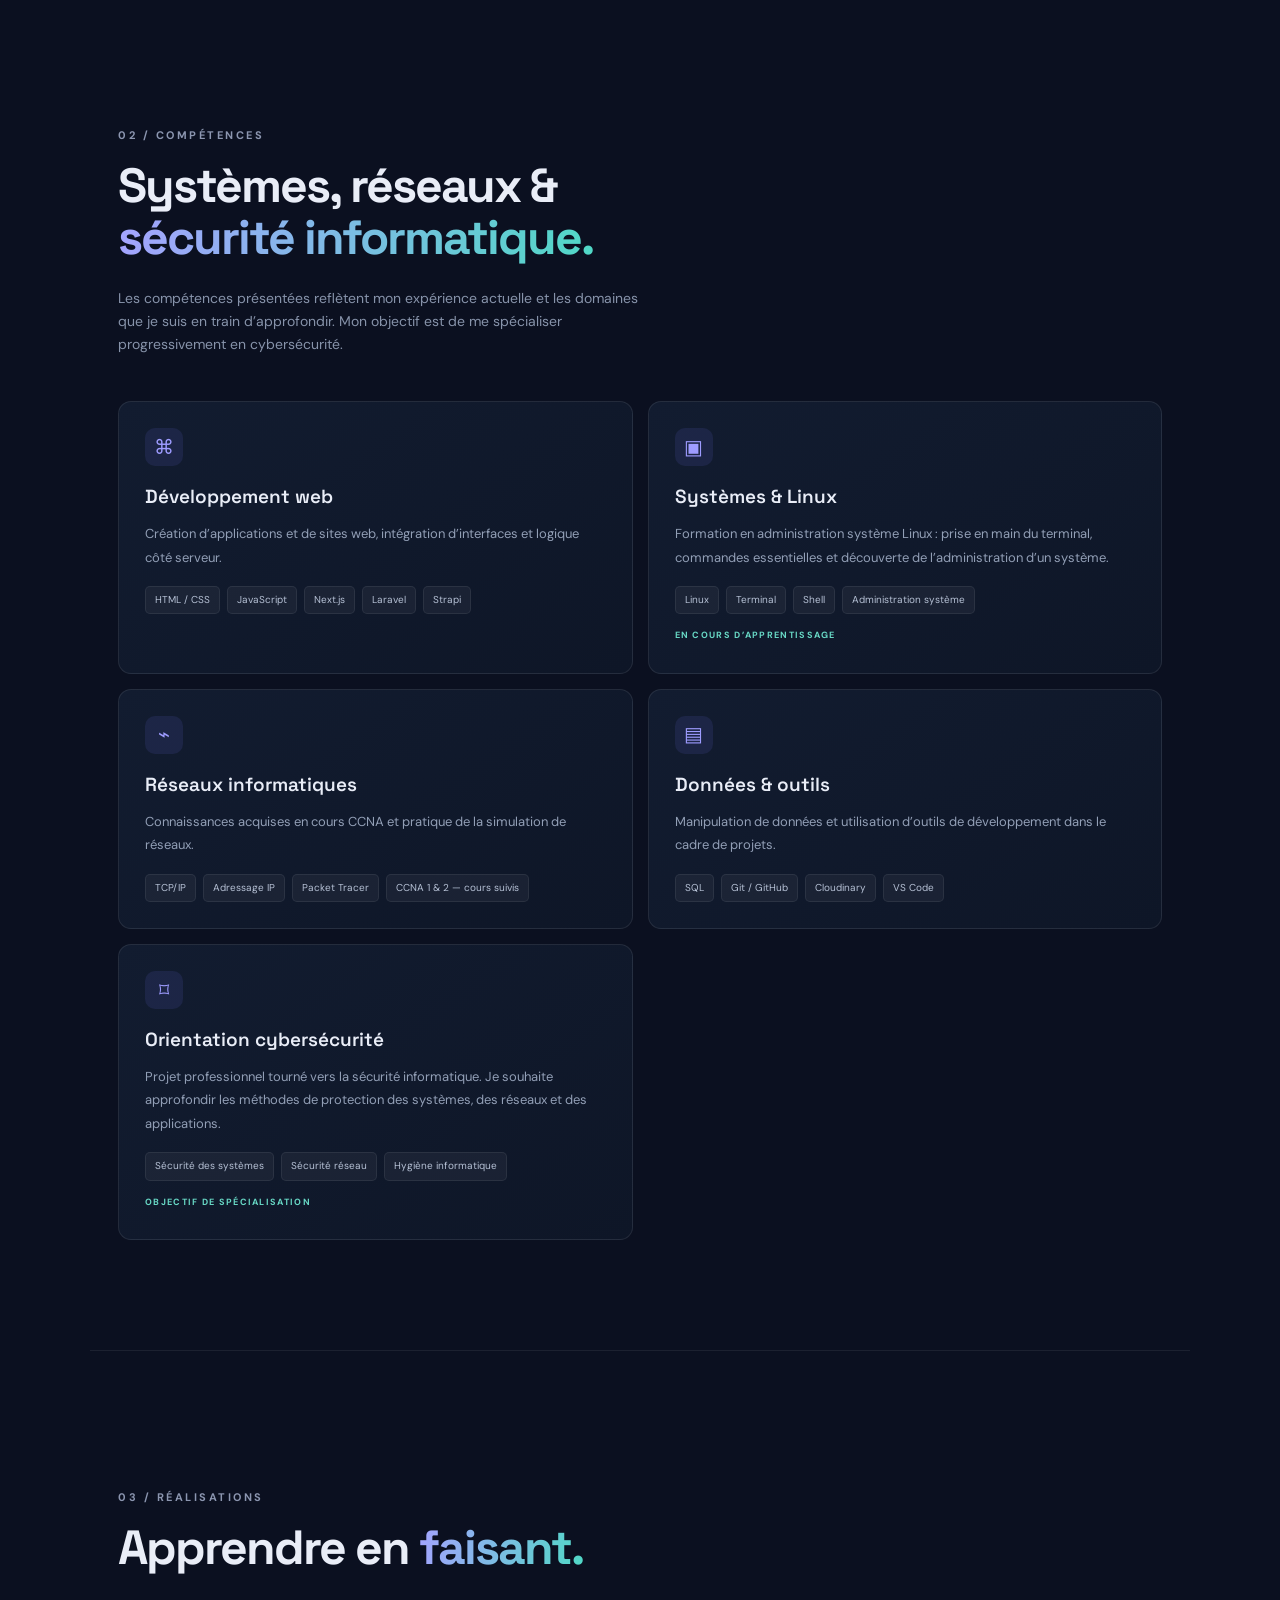
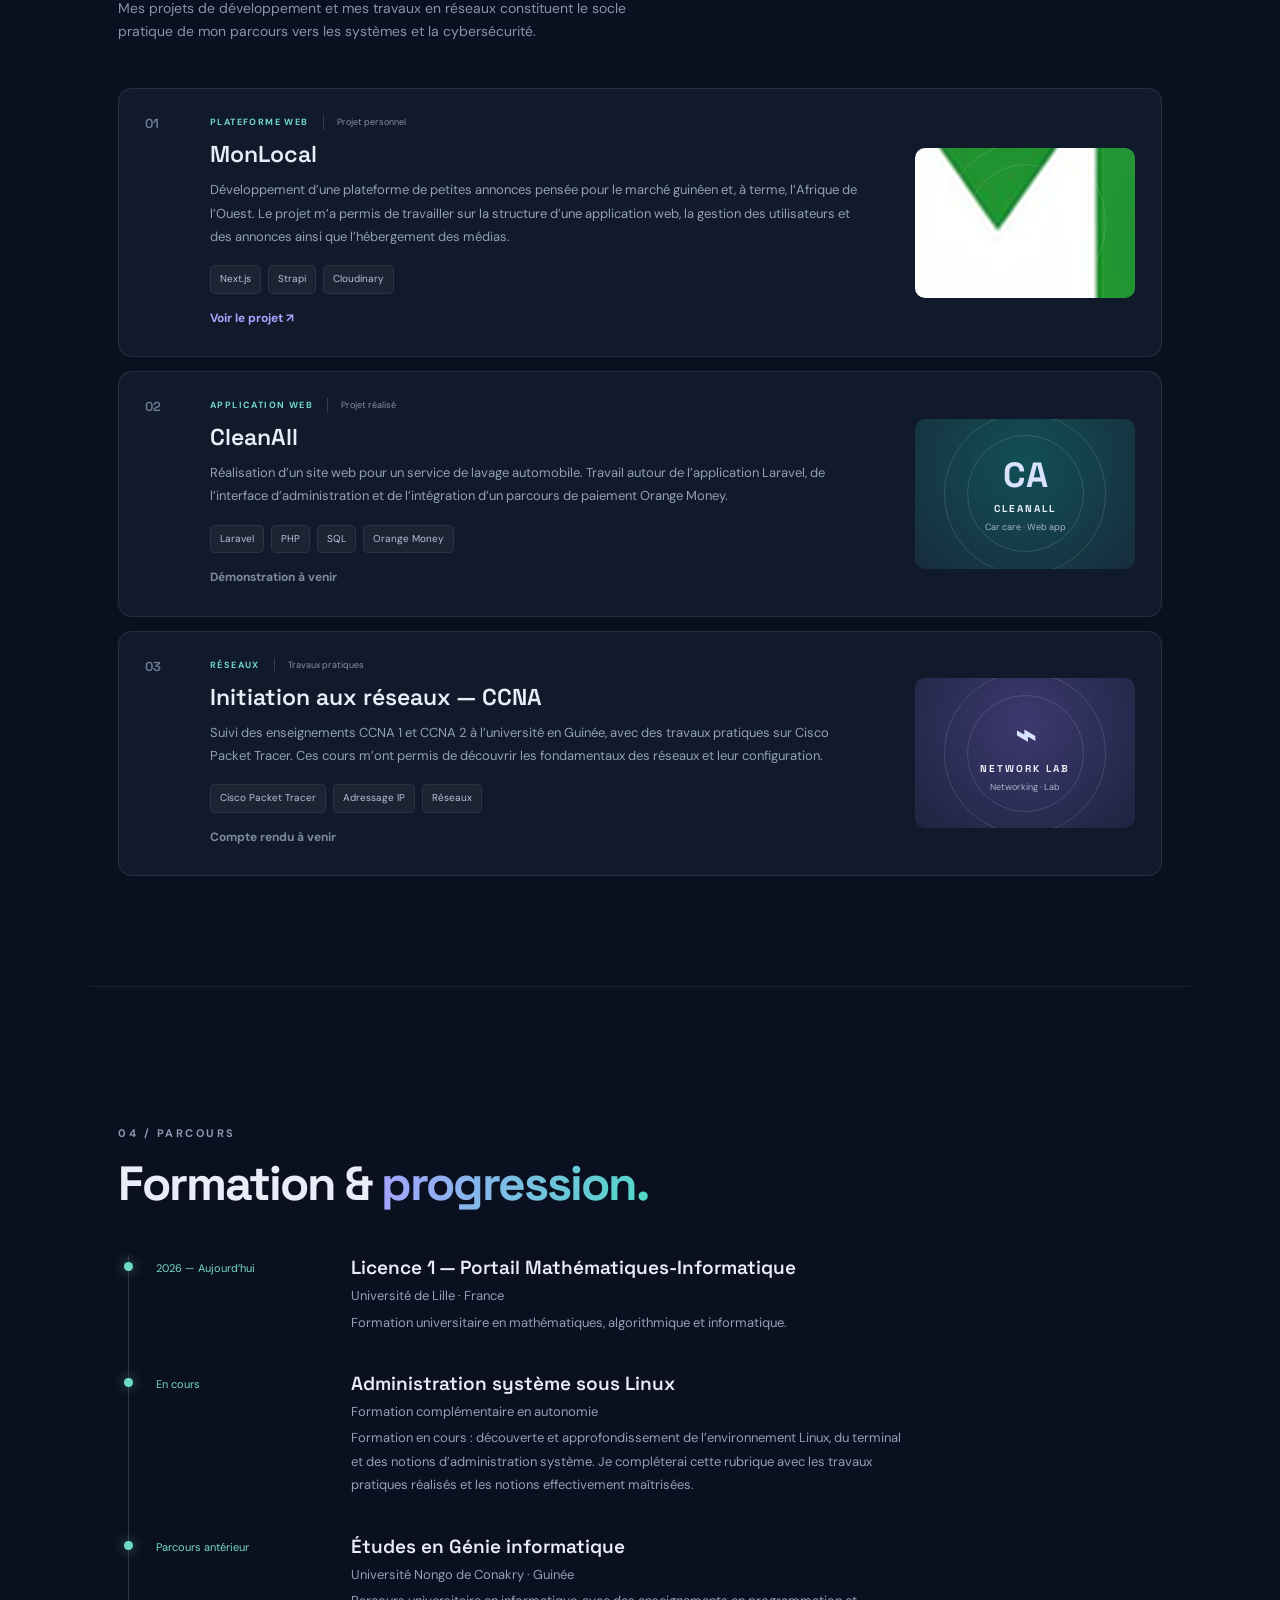
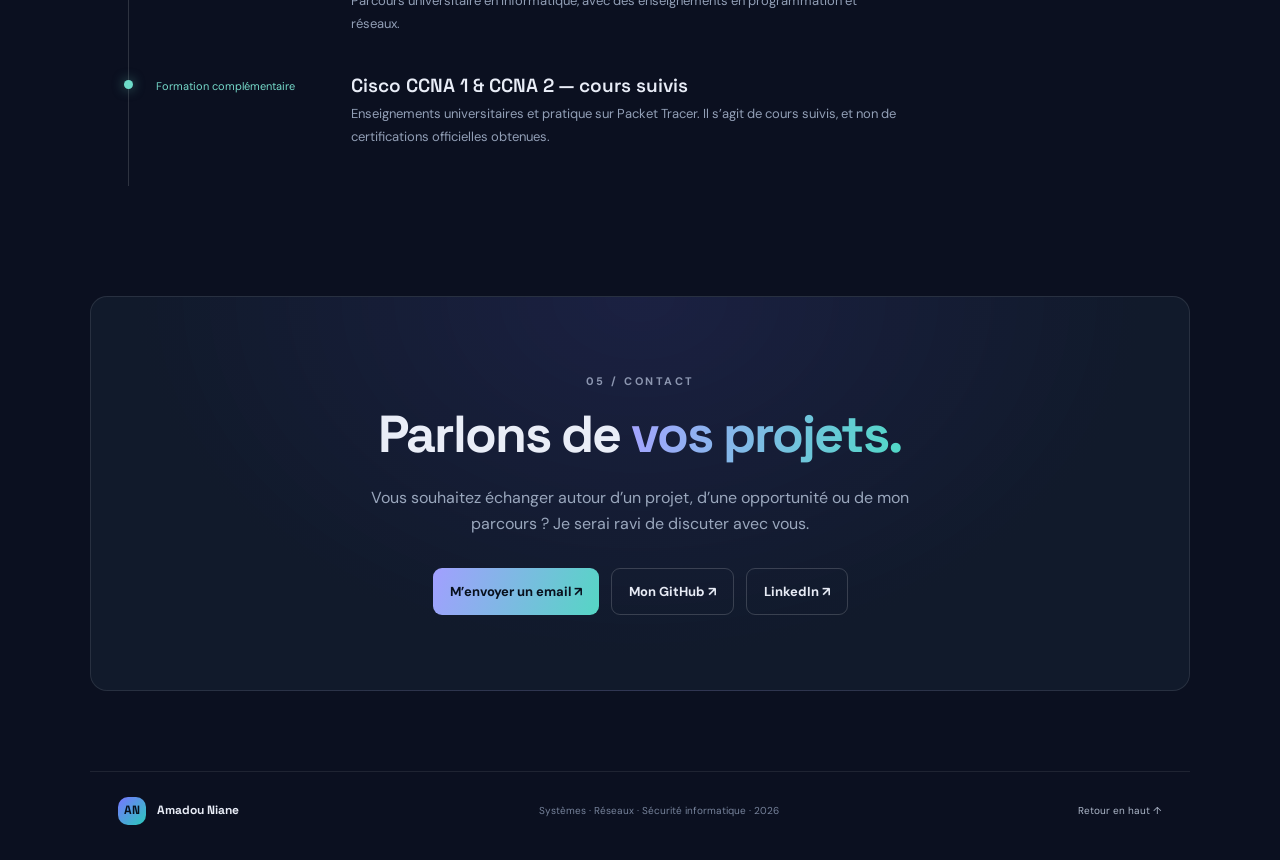
==== commit a378eb88: "Fix image source for MonLocal project card Updated project card for 'MonLocal' with correct image so" ====
--- a/index.html
+++ b/index.html
@@ -78,7 +78,7 @@
       <div class="section-heading"><p class="eyebrow">03 / RÉALISATIONS</p><h2>Apprendre en <span class="gradient-text">faisant.</span></h2><p class="section-note">Mes projets de développement et mes travaux en réseaux constituent le socle pratique de mon parcours vers les systèmes et la cybersécurité.</p></div>
       <div class="project-list">
         <article class="project-card">
-          <div class="project-number">01</div><div class="project-main"><div class="project-topline"><span class="project-type">PLATEFORME WEB</span><span class="project-status">Projet personnel</span></div><h3>MonLocal</h3><p>Développement d’une plateforme de petites annonces pensée pour le marché guinéen et, à terme, l’Afrique de l’Ouest. Le projet m’a permis de travailler sur la structure d’une application web, la gestion des utilisateurs et des annonces ainsi que l’hébergement des médias.</p><div class="chips"><span>Next.js</span><span>Strapi</span><span>Cloudinary</span></div><a class="project-link" href="https://monlocalgn.com" target="_blank" rel="noreferrer">Voir le projet ↗</a></div><div class="project-visual visual-local"><img class="monlocal-logo" src="assets/monlocal-logo.png" alt="Logo de MonLocal"><small>Marketplace · Web app</small></div>
+          <div class="project-number">01</div><div class="project-main"><div class="project-topline"><span class="project-type">PLATEFORME WEB</span><span class="project-status">Projet personnel</span></div><h3>MonLocal</h3><p>Développement d’une plateforme de petites annonces pensée pour le marché guinéen et, à terme, l’Afrique de l’Ouest. Le projet m’a permis de travailler sur la structure d’une application web, la gestion des utilisateurs et des annonces ainsi que l’hébergement des médias.</p><div class="chips"><span>Next.js</span><span>Strapi</span><span>Cloudinary</span></div><a class="project-link" href="https://monlocalgn.com" target="_blank" rel="noreferrer">Voir le projet ↗</a></div><div class="project-visual visual-local"><img class="monlocal-logo" src="monlocal-logo.png" alt="Logo de MonLocal"><small>Marketplace · Web app</small></div>
         </article>
         <article class="project-card">
           <div class="project-number">02</div><div class="project-main"><div class="project-topline"><span class="project-type">APPLICATION WEB</span><span class="project-status">Projet réalisé</span></div><h3>CleanAll</h3><p>Réalisation d’un site web pour un service de lavage automobile. Travail autour de l’application Laravel, de l’interface d’administration et de l’intégration d’un parcours de paiement Orange Money.</p><div class="chips"><span>Laravel</span><span>PHP</span><span>SQL</span><span>Orange Money</span></div><span class="project-link muted-link">Démonstration à venir</span></div><div class="project-visual visual-clean"><span class="visual-symbol">CA</span><span>CLEANALL</span><small>Car care · Web app</small></div>
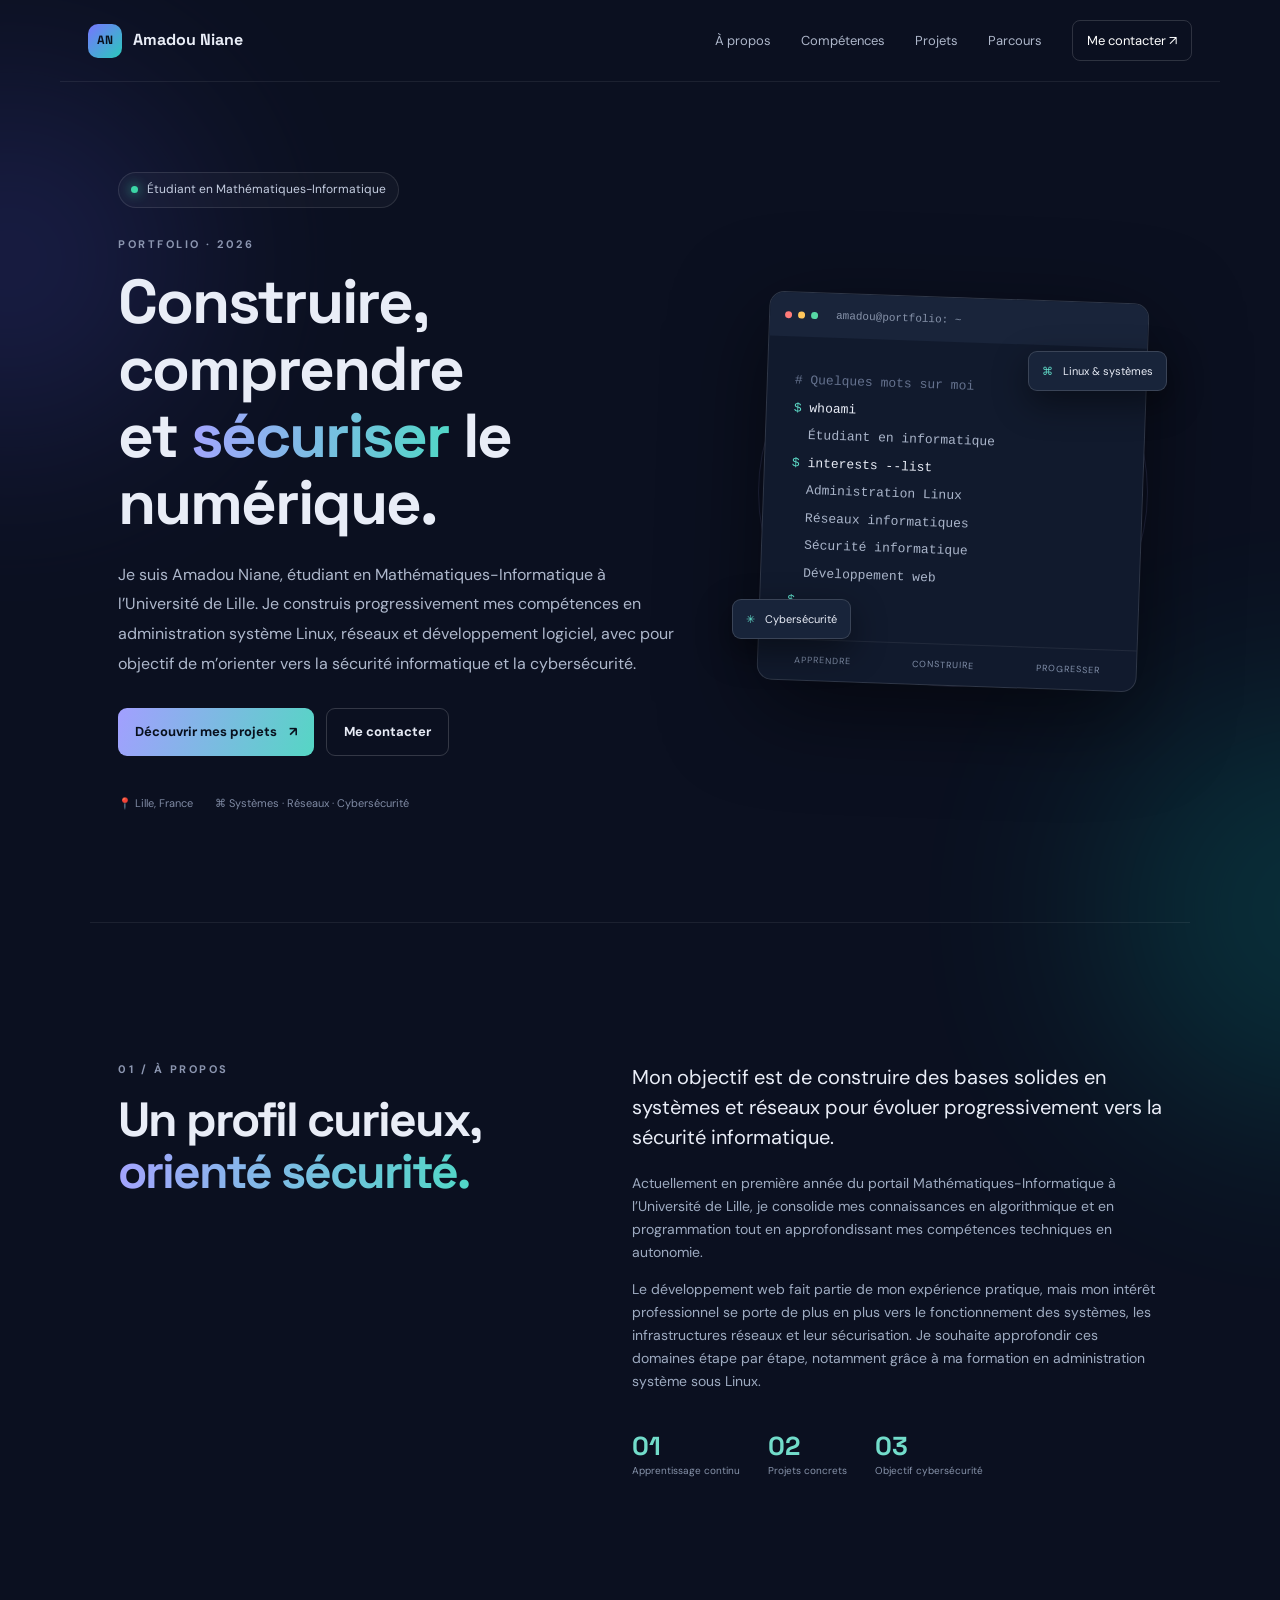
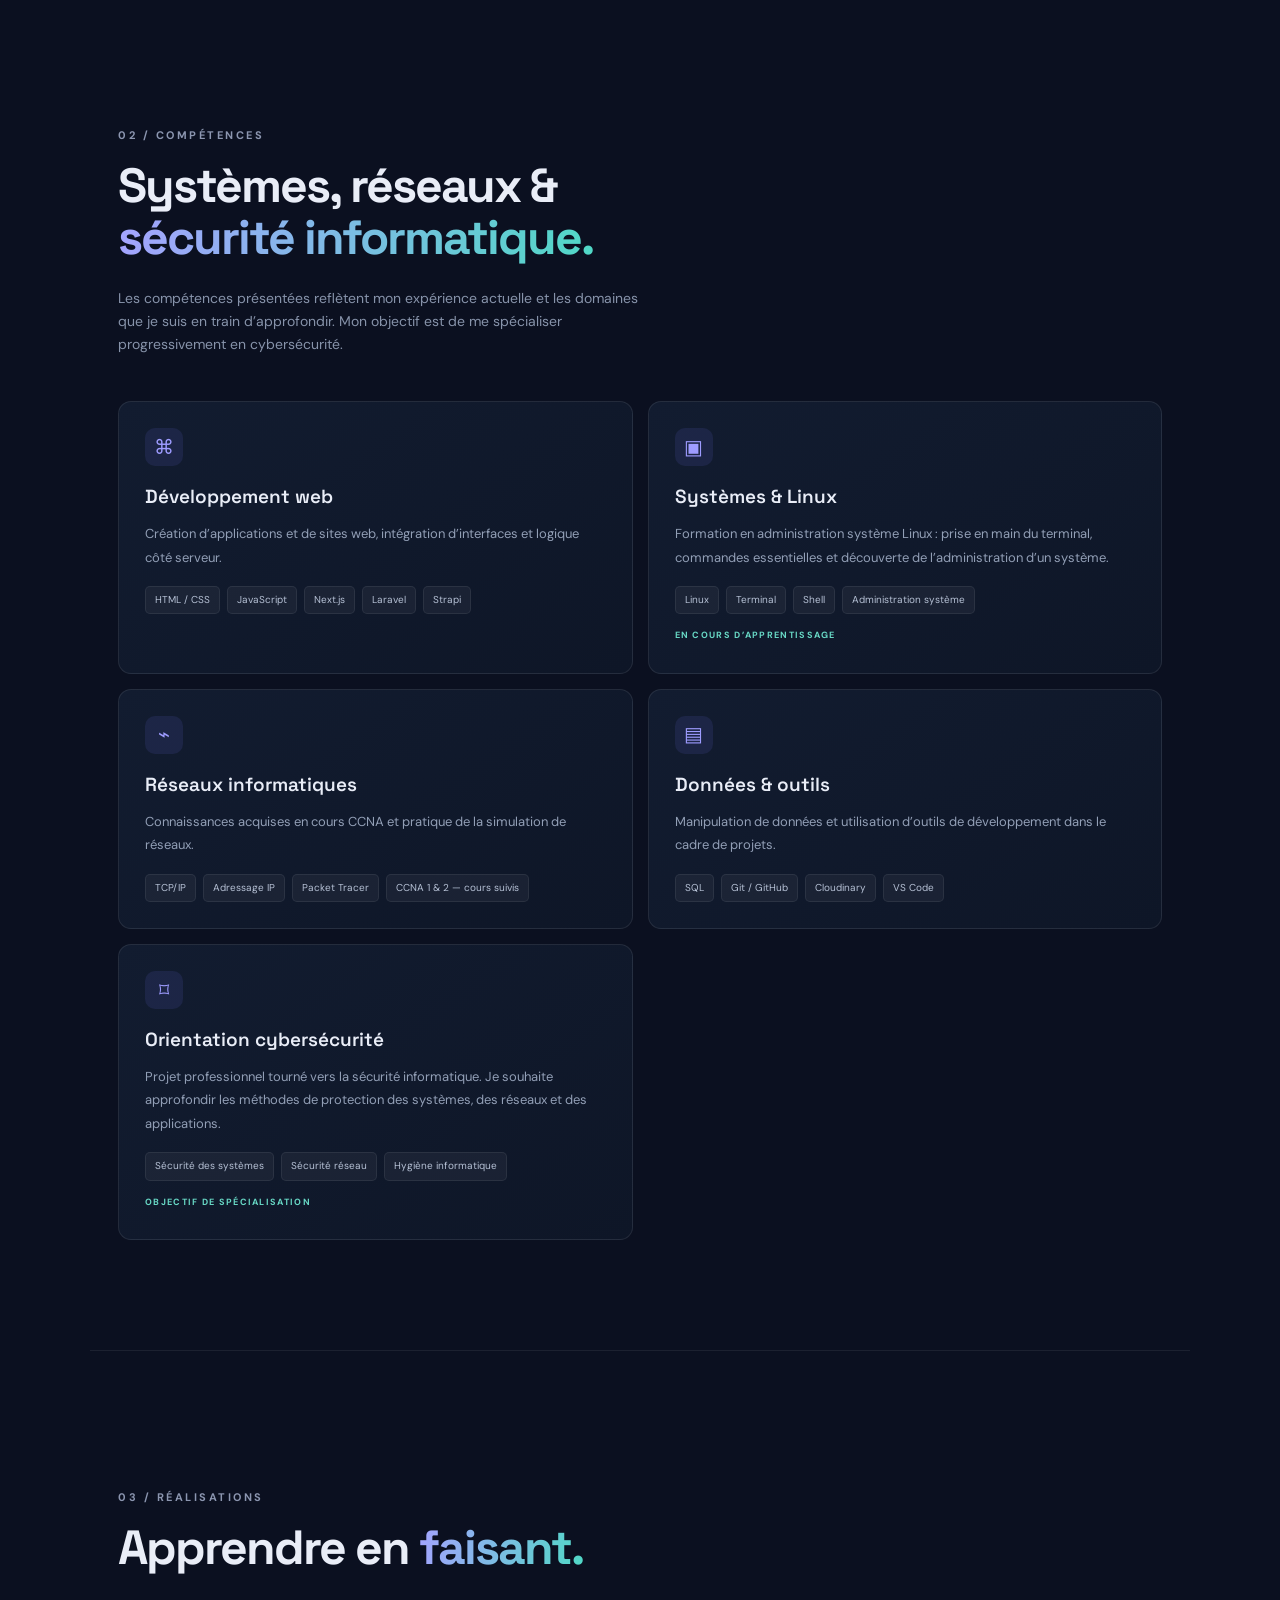
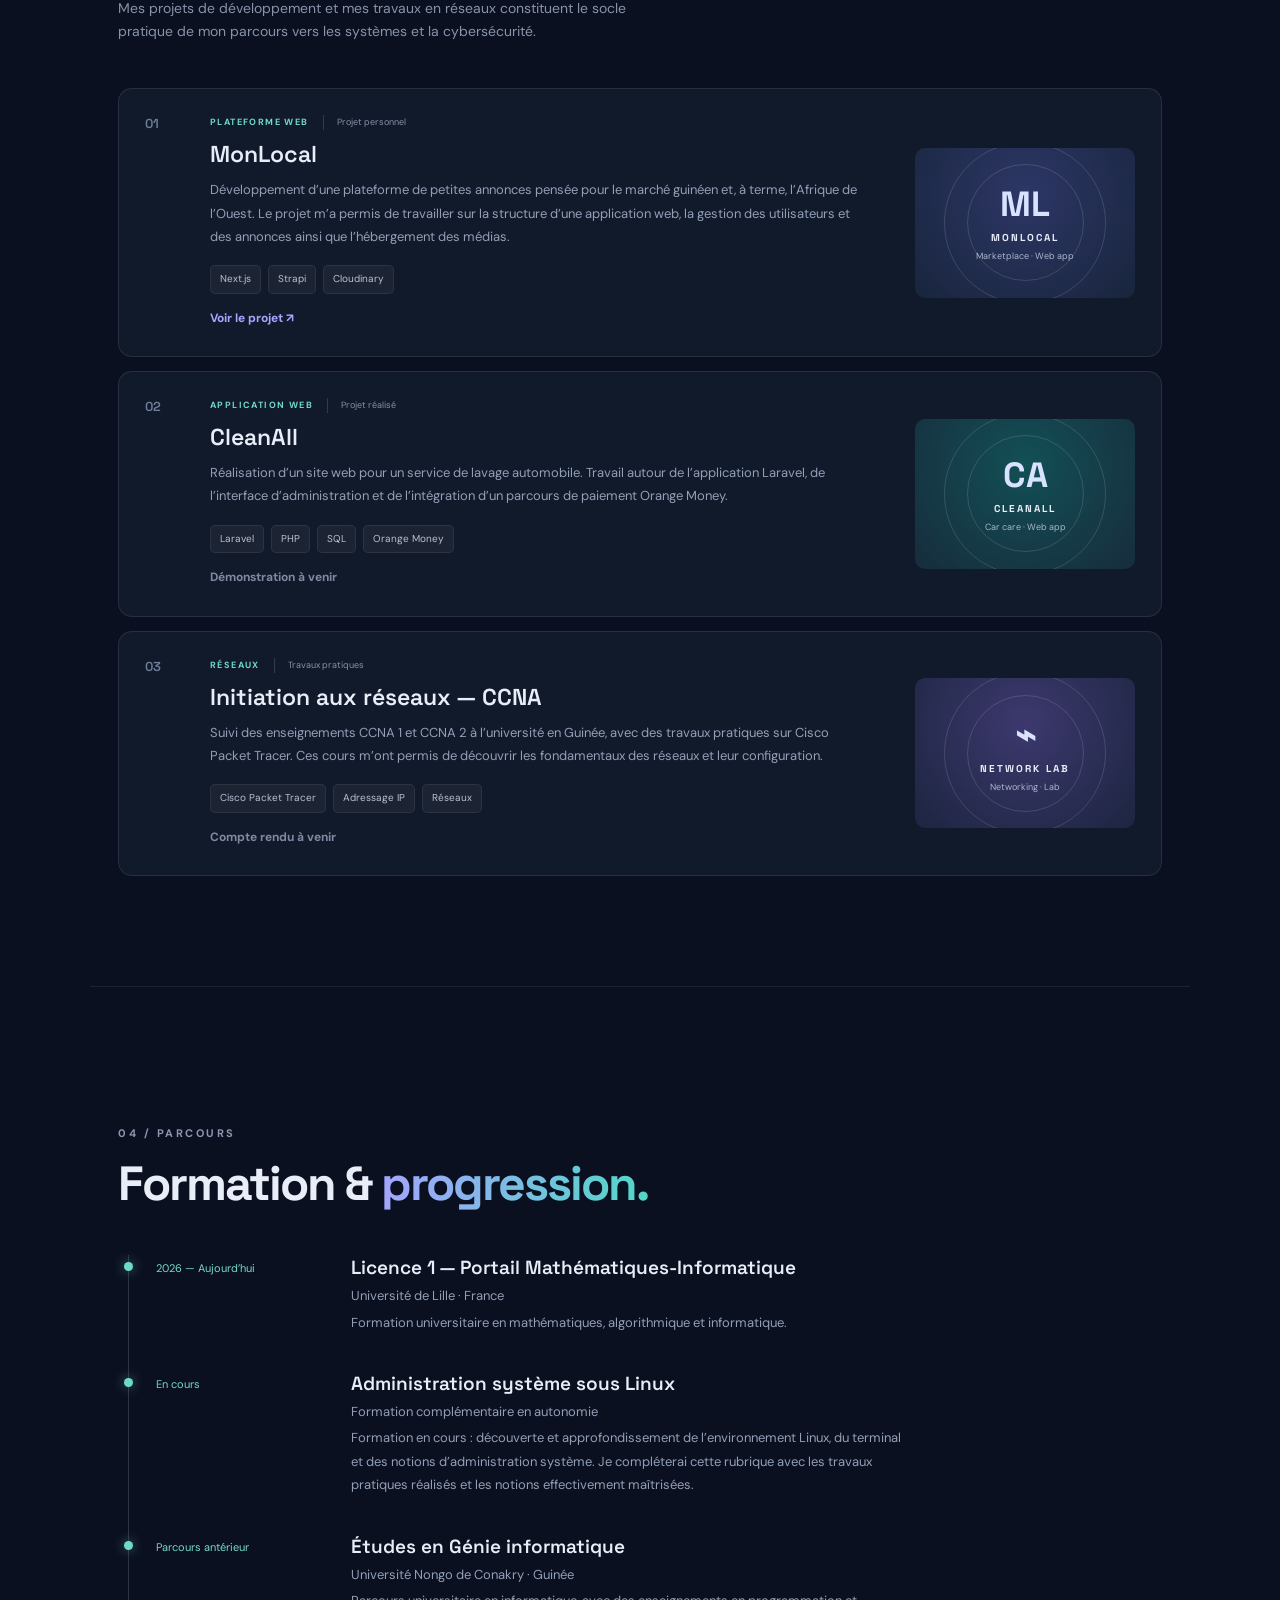
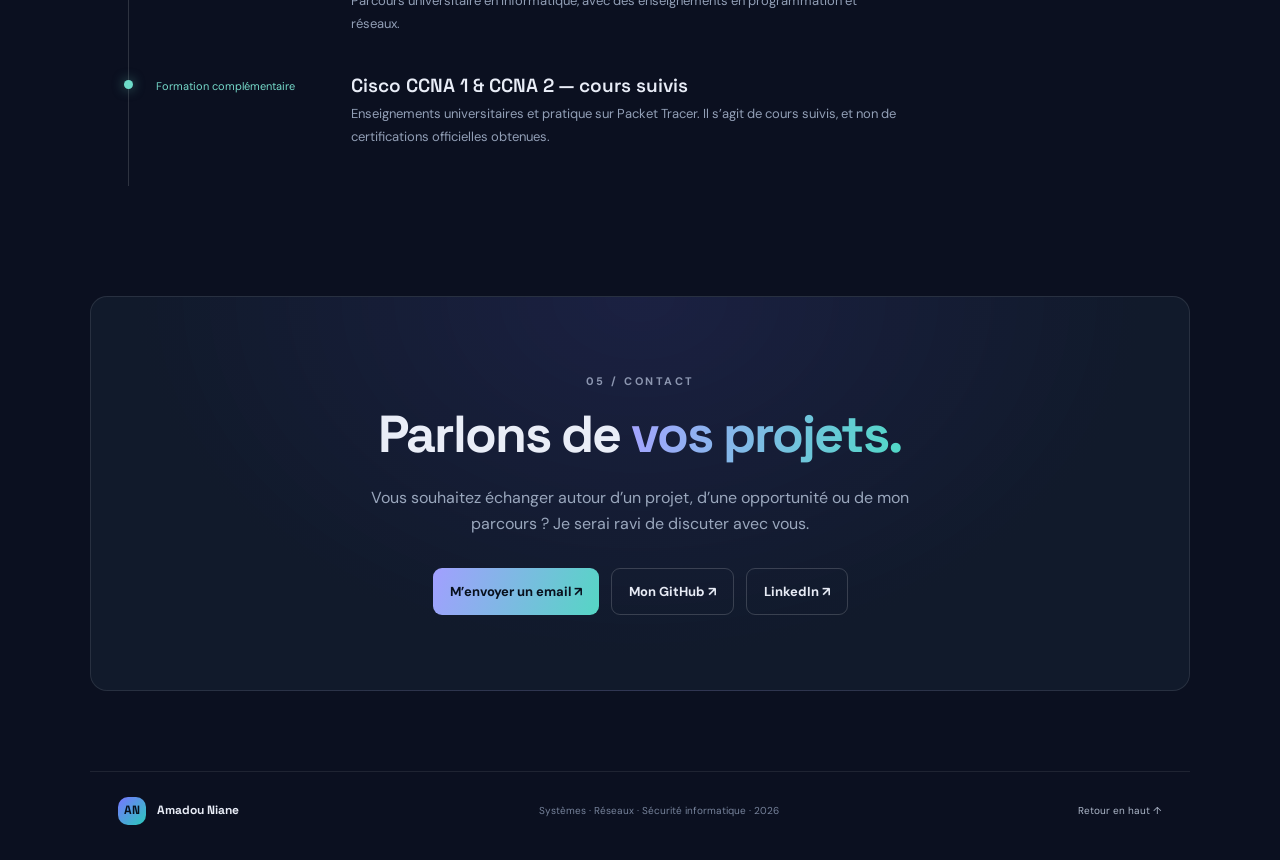
==== commit 05701f3e: "Fix project card visual representation" ====
--- a/index.html
+++ b/index.html
@@ -78,7 +78,7 @@
       <div class="section-heading"><p class="eyebrow">03 / RÉALISATIONS</p><h2>Apprendre en <span class="gradient-text">faisant.</span></h2><p class="section-note">Mes projets de développement et mes travaux en réseaux constituent le socle pratique de mon parcours vers les systèmes et la cybersécurité.</p></div>
       <div class="project-list">
         <article class="project-card">
-          <div class="project-number">01</div><div class="project-main"><div class="project-topline"><span class="project-type">PLATEFORME WEB</span><span class="project-status">Projet personnel</span></div><h3>MonLocal</h3><p>Développement d’une plateforme de petites annonces pensée pour le marché guinéen et, à terme, l’Afrique de l’Ouest. Le projet m’a permis de travailler sur la structure d’une application web, la gestion des utilisateurs et des annonces ainsi que l’hébergement des médias.</p><div class="chips"><span>Next.js</span><span>Strapi</span><span>Cloudinary</span></div><a class="project-link" href="https://monlocalgn.com" target="_blank" rel="noreferrer">Voir le projet ↗</a></div><div class="project-visual visual-local"><img class="monlocal-logo" src="monlocal-logo.png" alt="Logo de MonLocal"><small>Marketplace · Web app</small></div>
+          <div class="project-number">01</div><div class="project-main"><div class="project-topline"><span class="project-type">PLATEFORME WEB</span><span class="project-status">Projet personnel</span></div><h3>MonLocal</h3><p>Développement d’une plateforme de petites annonces pensée pour le marché guinéen et, à terme, l’Afrique de l’Ouest. Le projet m’a permis de travailler sur la structure d’une application web, la gestion des utilisateurs et des annonces ainsi que l’hébergement des médias.</p><div class="chips"><span>Next.js</span><span>Strapi</span><span>Cloudinary</span></div><a class="project-link" href="https://monlocalgn.com" target="_blank" rel="noreferrer">Voir le projet ↗</a></div><div class="project-visual visual-local"><span class="visual-symbol">ML</span><span>MONLOCAL</span><small>Marketplace · Web app</small></div>
         </article>
         <article class="project-card">
           <div class="project-number">02</div><div class="project-main"><div class="project-topline"><span class="project-type">APPLICATION WEB</span><span class="project-status">Projet réalisé</span></div><h3>CleanAll</h3><p>Réalisation d’un site web pour un service de lavage automobile. Travail autour de l’application Laravel, de l’interface d’administration et de l’intégration d’un parcours de paiement Orange Money.</p><div class="chips"><span>Laravel</span><span>PHP</span><span>SQL</span><span>Orange Money</span></div><span class="project-link muted-link">Démonstration à venir</span></div><div class="project-visual visual-clean"><span class="visual-symbol">CA</span><span>CLEANALL</span><small>Car care · Web app</small></div>
